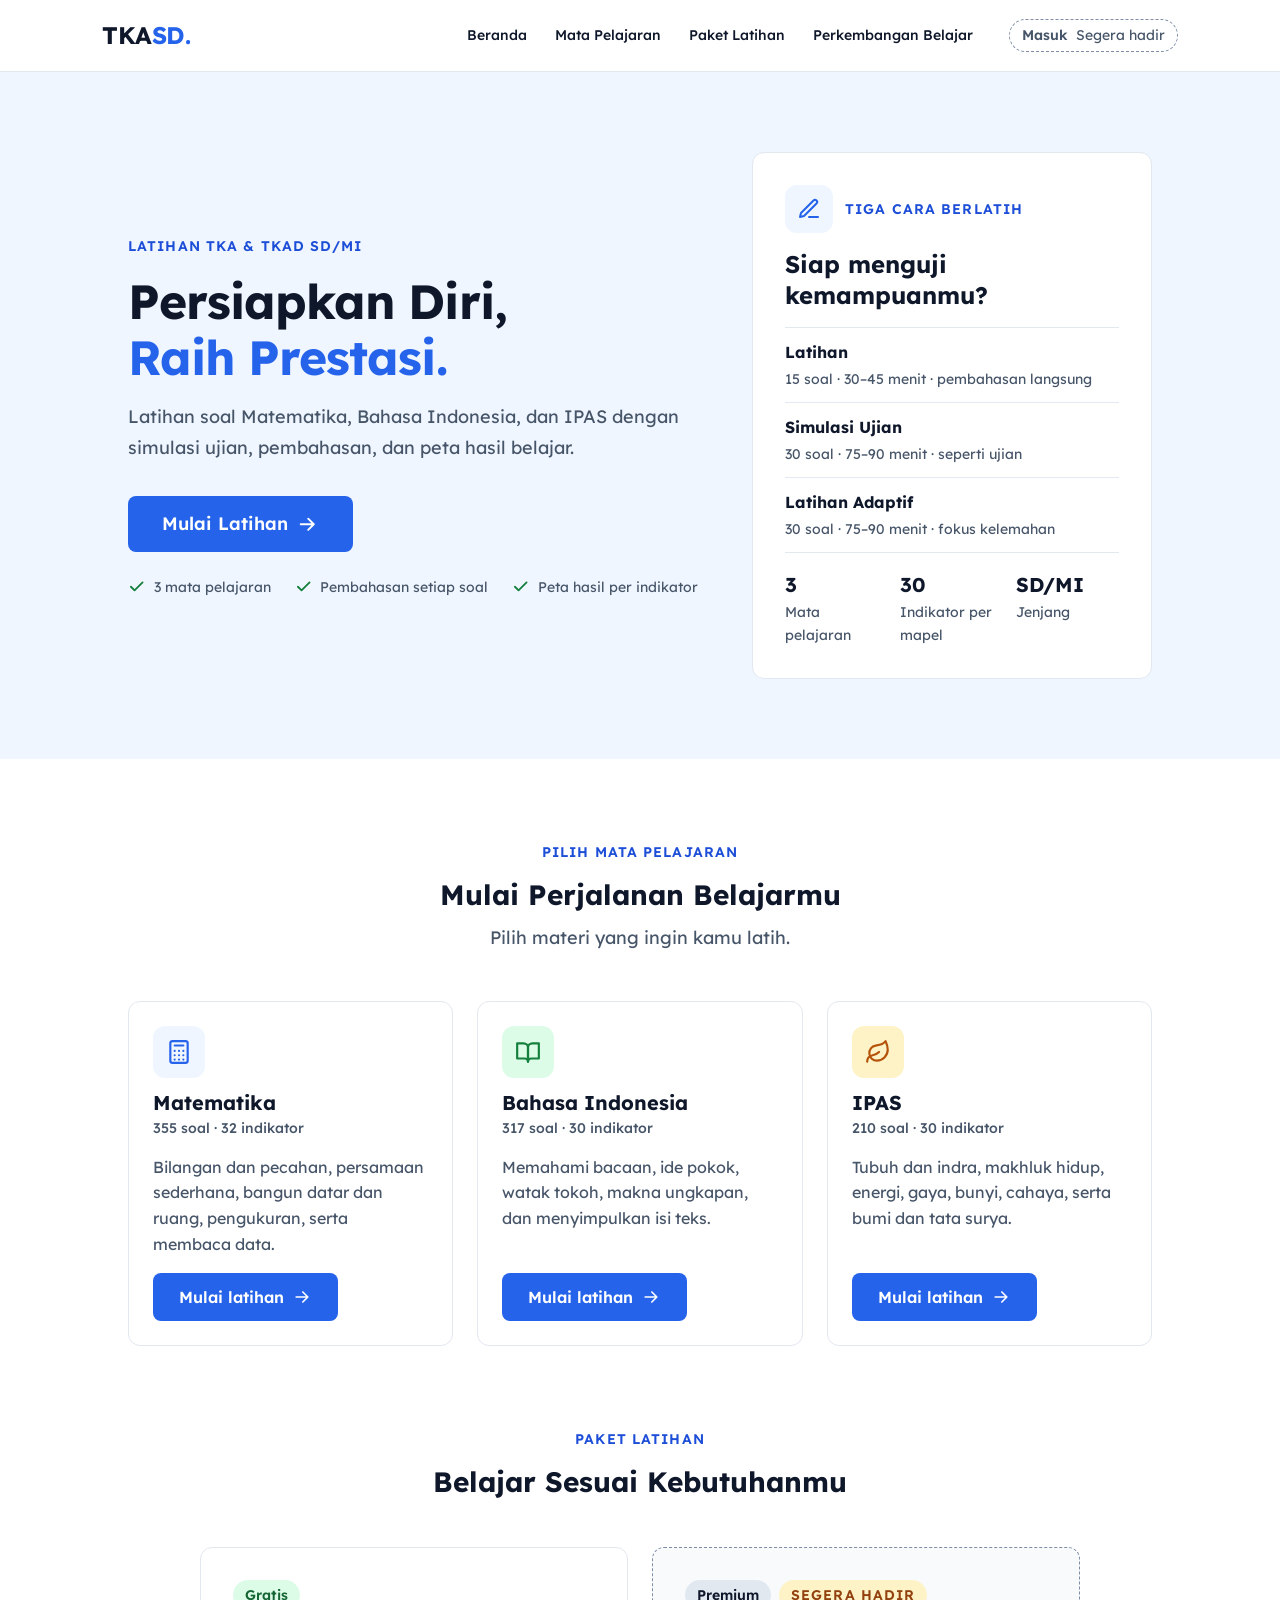
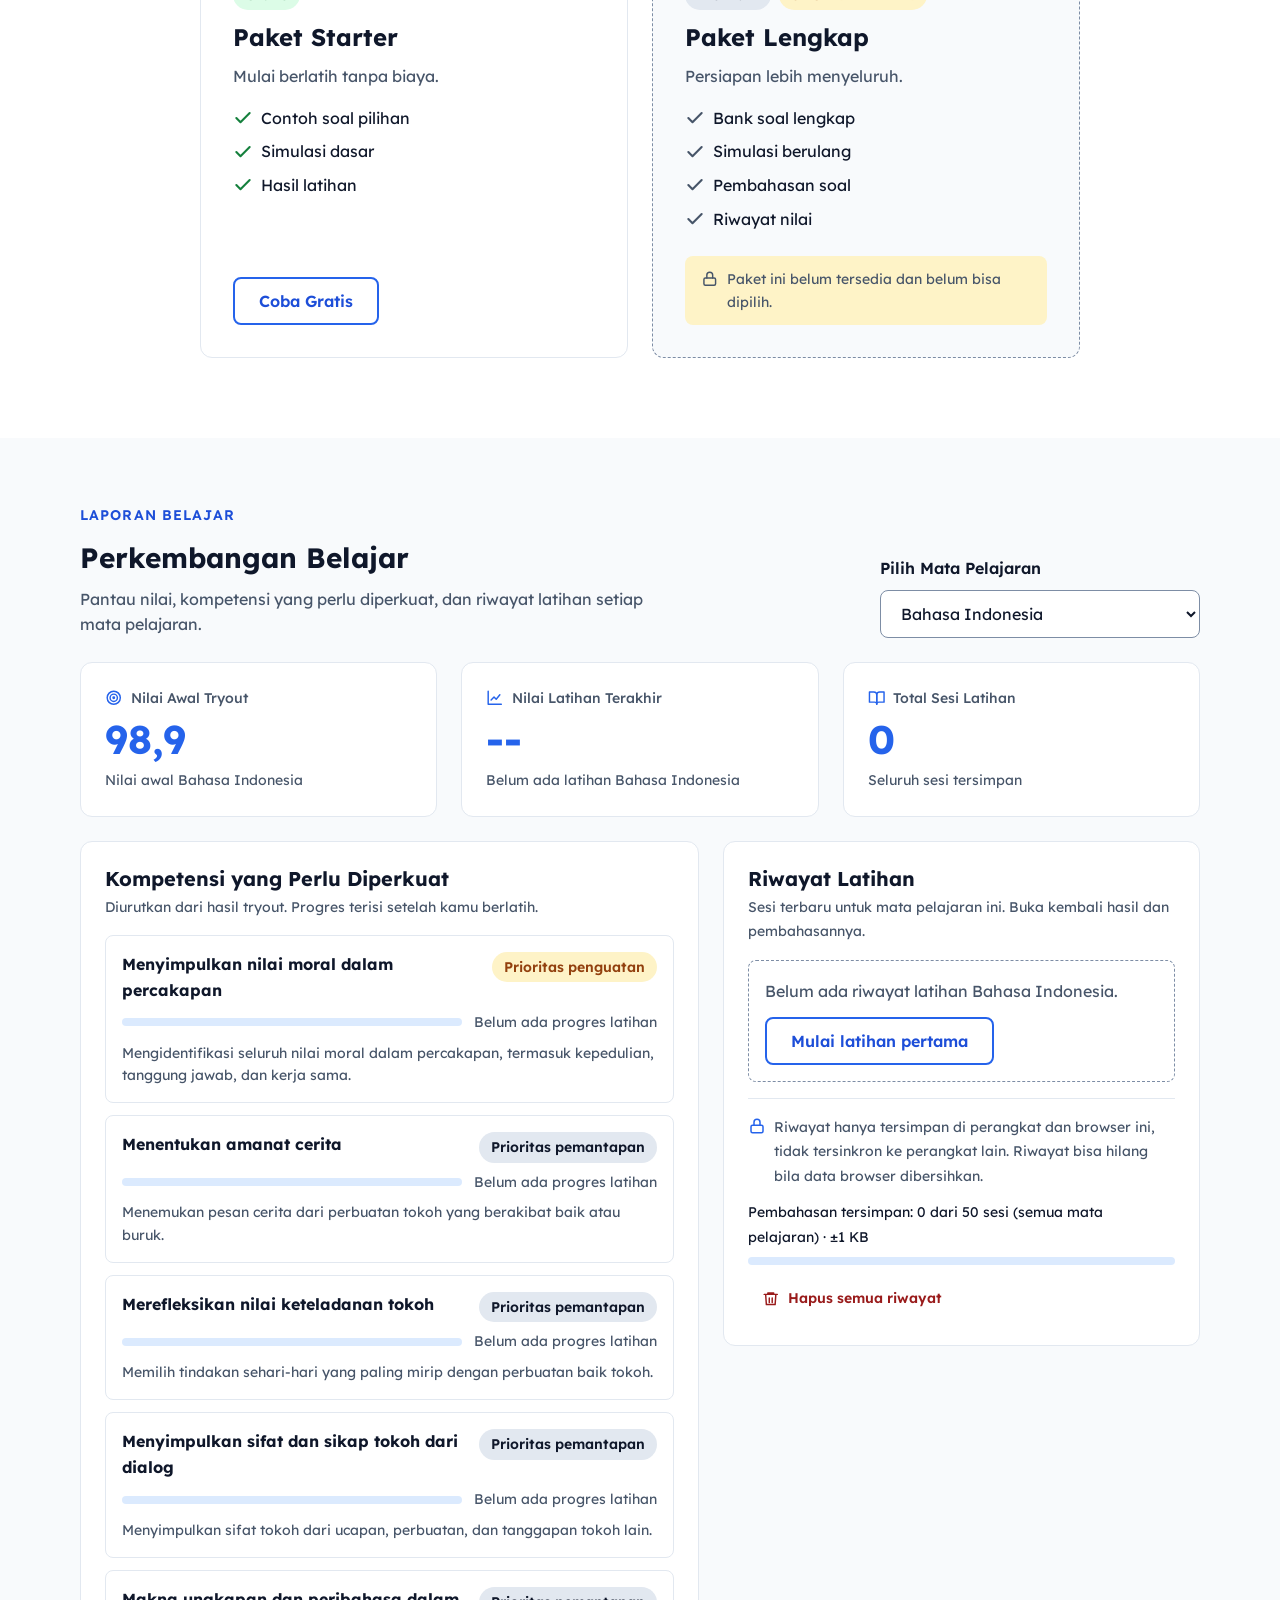
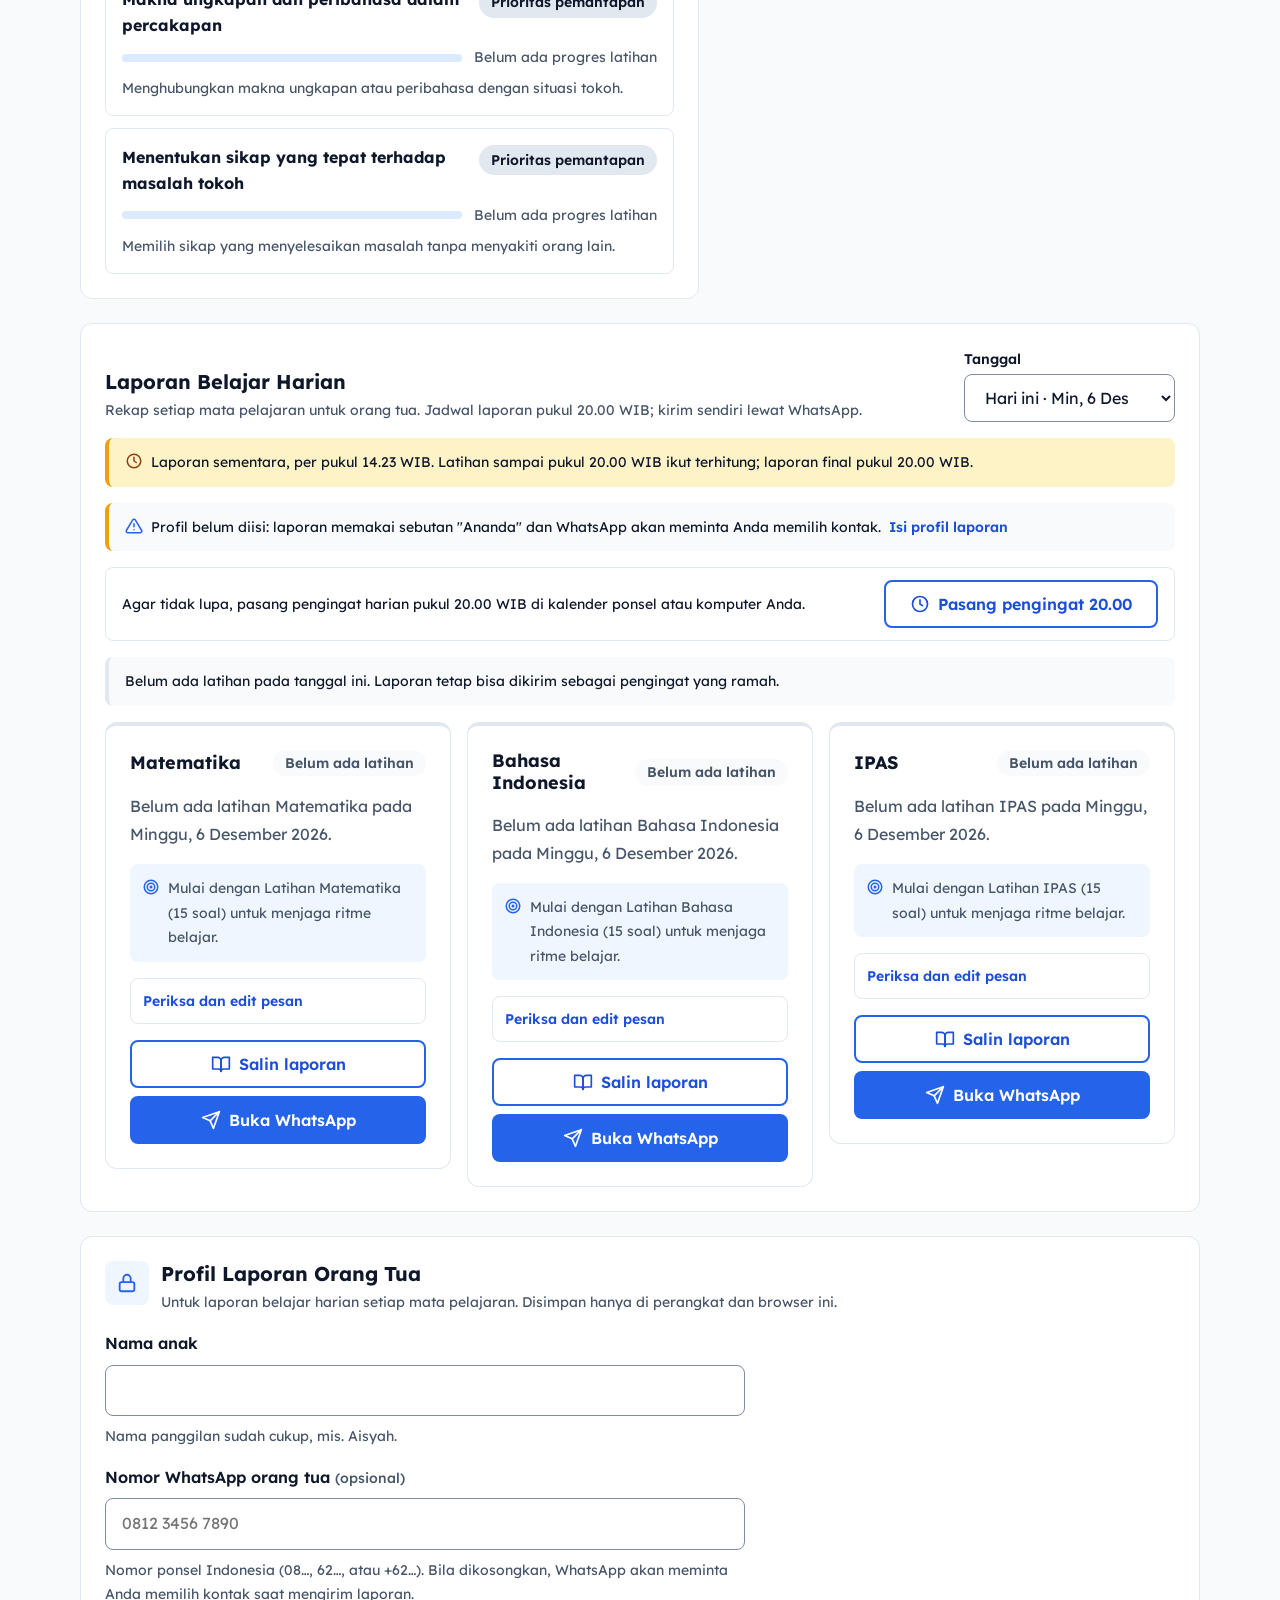
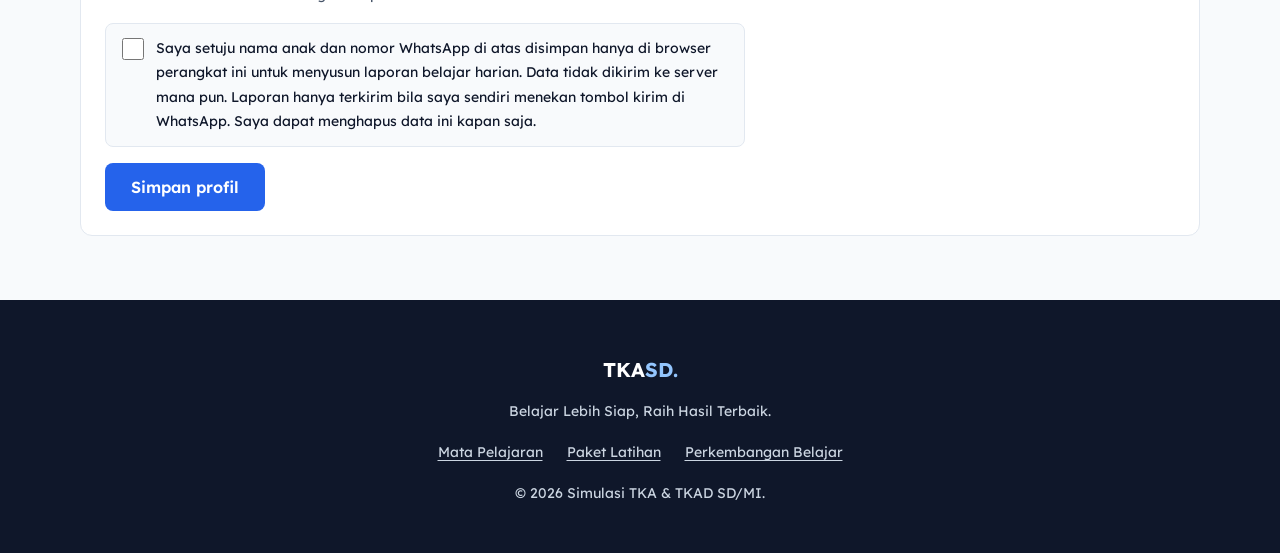
==== index.html @ 9246e04b "fix(bahasa): restore chronology in remaining ten KBIN fable passages" ====
<!DOCTYPE html>
<html lang="id">
<head>
    <meta charset="UTF-8">
    <meta name="viewport" content="width=device-width, initial-scale=1.0">
    <title>Simulasi TKA & TKAD SD/MI</title>
    <meta name="description" content="Platform latihan TKA dan TKAD SD/MI.">
    <link rel="preconnect" href="https://fonts.googleapis.com">
    <link rel="preconnect" href="https://fonts.gstatic.com" crossorigin>
    <!-- Lexend; display=swap agar teks langsung tampil dengan font cadangan saat koneksi lambat -->
    <link rel="stylesheet" href="https://fonts.googleapis.com/css2?family=Lexend:wght@400;500;600;700&display=swap">
    <link rel="stylesheet" href="css/style.css?v=2026.11.19-1">
</head>

<body>

<!-- Ikon SVG (gaya garis 2px), dipakai lewat <use href="#i-…"> -->
<svg class="icon-sprite" aria-hidden="true" focusable="false">
    <symbol id="i-check" viewBox="0 0 24 24" fill="none" stroke="currentColor" stroke-width="2.5" stroke-linecap="round" stroke-linejoin="round"><path d="M20 6 9 17l-5-5"/></symbol>
    <symbol id="i-arrow-right" viewBox="0 0 24 24" fill="none" stroke="currentColor" stroke-width="2" stroke-linecap="round" stroke-linejoin="round"><path d="M5 12h14M13 6l6 6-6 6"/></symbol>
    <symbol id="i-menu" viewBox="0 0 24 24" fill="none" stroke="currentColor" stroke-width="2" stroke-linecap="round"><path d="M4 7h16M4 12h16M4 17h16"/></symbol>
    <symbol id="i-close" viewBox="0 0 24 24" fill="none" stroke="currentColor" stroke-width="2" stroke-linecap="round"><path d="M6 6l12 12M18 6 6 18"/></symbol>
    <symbol id="i-pencil" viewBox="0 0 24 24" fill="none" stroke="currentColor" stroke-width="2" stroke-linecap="round" stroke-linejoin="round"><path d="M12 20h9"/><path d="M16.5 3.5a2.1 2.1 0 0 1 3 3L7 19l-4 1 1-4Z"/></symbol>
    <symbol id="i-clock" viewBox="0 0 24 24" fill="none" stroke="currentColor" stroke-width="2" stroke-linecap="round" stroke-linejoin="round"><circle cx="12" cy="12" r="9"/><path d="M12 7v5l3 2"/></symbol>
    <symbol id="i-book" viewBox="0 0 24 24" fill="none" stroke="currentColor" stroke-width="2" stroke-linecap="round" stroke-linejoin="round"><path d="M2 4h6a4 4 0 0 1 4 4v13a3 3 0 0 0-3-3H2z"/><path d="M22 4h-6a4 4 0 0 0-4 4v13a3 3 0 0 1 3-3h7z"/></symbol>
    <symbol id="i-target" viewBox="0 0 24 24" fill="none" stroke="currentColor" stroke-width="2" stroke-linecap="round" stroke-linejoin="round"><circle cx="12" cy="12" r="9"/><circle cx="12" cy="12" r="5"/><circle cx="12" cy="12" r="1"/></symbol>
    <symbol id="i-chart" viewBox="0 0 24 24" fill="none" stroke="currentColor" stroke-width="2" stroke-linecap="round" stroke-linejoin="round"><path d="M3 3v18h18"/><path d="M7 15l4-4 3 3 5-6"/></symbol>
    <symbol id="i-trend-up" viewBox="0 0 24 24" fill="none" stroke="currentColor" stroke-width="2" stroke-linecap="round" stroke-linejoin="round"><path d="m4 16 6-6 4 4 6-6"/><path d="M14 8h6v6"/></symbol>
    <symbol id="i-trend-down" viewBox="0 0 24 24" fill="none" stroke="currentColor" stroke-width="2" stroke-linecap="round" stroke-linejoin="round"><path d="m4 8 6 6 4-4 6 6"/><path d="M14 16h6v-6"/></symbol>
    <symbol id="i-lock" viewBox="0 0 24 24" fill="none" stroke="currentColor" stroke-width="2" stroke-linecap="round" stroke-linejoin="round"><rect x="4" y="11" width="16" height="10" rx="2"/><path d="M8 11V7a4 4 0 0 1 8 0v4"/></symbol>
    <symbol id="i-calc" viewBox="0 0 24 24" fill="none" stroke="currentColor" stroke-width="2" stroke-linecap="round" stroke-linejoin="round"><rect x="4" y="2" width="16" height="20" rx="2"/><path d="M8 6h8M8 11h.01M12 11h.01M16 11h.01M8 15h.01M12 15h.01M16 15h.01M8 19h.01M12 19h.01M16 19h.01"/></symbol>
    <symbol id="i-leaf" viewBox="0 0 24 24" fill="none" stroke="currentColor" stroke-width="2" stroke-linecap="round" stroke-linejoin="round"><path d="M11 20A7 7 0 0 1 9.8 6.1C15.5 5 17 4.5 19 2c1 2 2 4.2 2 8 0 5.5-4.8 10-10 10Z"/><path d="M2 21c0-3 1.9-5.4 5.1-6C9.5 14.5 12 13 13 12"/></symbol>
    <symbol id="i-flag" viewBox="0 0 24 24" fill="none" stroke="currentColor" stroke-width="2" stroke-linecap="round" stroke-linejoin="round"><path d="M4 15s1-1 4-1 5 2 8 2 4-1 4-1V3s-1 1-4 1-5-2-8-2-4 1-4 1z"/><path d="M4 22v-7"/></symbol>
    <symbol id="i-grid" viewBox="0 0 24 24" fill="none" stroke="currentColor" stroke-width="2" stroke-linecap="round" stroke-linejoin="round"><rect x="3" y="3" width="7" height="7" rx="1"/><rect x="14" y="3" width="7" height="7" rx="1"/><rect x="3" y="14" width="7" height="7" rx="1"/><rect x="14" y="14" width="7" height="7" rx="1"/></symbol>
    <symbol id="i-alert" viewBox="0 0 24 24" fill="none" stroke="currentColor" stroke-width="2" stroke-linecap="round" stroke-linejoin="round"><path d="M10.3 3.9 1.8 18a2 2 0 0 0 1.7 3h17a2 2 0 0 0 1.7-3L13.7 3.9a2 2 0 0 0-3.4 0z"/><path d="M12 9v4M12 17h.01"/></symbol>
    <symbol id="i-send" viewBox="0 0 24 24" fill="none" stroke="currentColor" stroke-width="2" stroke-linecap="round" stroke-linejoin="round"><path d="M22 2 11 13"/><path d="M22 2 15 22l-4-9-9-4z"/></symbol>
    <symbol id="i-x-circle" viewBox="0 0 24 24" fill="none" stroke="currentColor" stroke-width="2" stroke-linecap="round" stroke-linejoin="round"><circle cx="12" cy="12" r="9"/><path d="m15 9-6 6M9 9l6 6"/></symbol>
    <symbol id="i-check-circle" viewBox="0 0 24 24" fill="none" stroke="currentColor" stroke-width="2" stroke-linecap="round" stroke-linejoin="round"><circle cx="12" cy="12" r="9"/><path d="m8 12 3 3 5-6"/></symbol>
    <symbol id="i-minus-circle" viewBox="0 0 24 24" fill="none" stroke="currentColor" stroke-width="2" stroke-linecap="round" stroke-linejoin="round"><circle cx="12" cy="12" r="9"/><path d="M8 12h8"/></symbol>
    <symbol id="i-trash" viewBox="0 0 24 24" fill="none" stroke="currentColor" stroke-width="2" stroke-linecap="round" stroke-linejoin="round"><path d="M3 6h18M8 6V4h8v2M19 6l-1 14H6L5 6M10 11v6M14 11v6"/></symbol>
    <symbol id="i-arrow-left" viewBox="0 0 24 24" fill="none" stroke="currentColor" stroke-width="2" stroke-linecap="round" stroke-linejoin="round"><path d="M19 12H5M11 18l-6-6 6-6"/></symbol>
</svg>

<header class="navbar">
    <a href="#beranda" class="logo" aria-label="TKA SD, ke beranda">TKA<span>SD.</span></a>

    <nav class="nav-desktop" aria-label="Navigasi utama">
        <a href="#beranda">Beranda</a>
        <a href="#materi">Mata Pelajaran</a>
        <a href="#paket">Paket Latihan</a>
        <a href="#perkembangan">Perkembangan Belajar</a>
    </nav>

    <!-- Fitur akun belum tersedia: ditampilkan sebagai keterangan, bukan tombol -->
    <span class="nav-soon">Masuk <small>Segera hadir</small></span>

    <details class="nav-mobile">
        <summary class="nav-toggle" aria-label="Menu navigasi">
            <svg class="icon icon-open" aria-hidden="true"><use href="#i-menu"/></svg>
            <svg class="icon icon-close" aria-hidden="true"><use href="#i-close"/></svg>
            <span>Menu</span>
        </summary>
        <nav class="nav-mobile-panel" aria-label="Navigasi utama">
            <a href="#beranda">Beranda</a>
            <a href="#materi">Mata Pelajaran</a>
            <a href="#paket">Paket Latihan</a>
            <a href="#perkembangan">Perkembangan Belajar</a>
            <span class="nav-soon nav-soon--panel">Masuk <small>Segera hadir</small></span>
        </nav>
    </details>
</header>

<main>
    <section class="hero" id="beranda">
        <div class="hero-content">
            <span class="tag">Latihan TKA &amp; TKAD SD/MI</span>
            <h1>Persiapkan Diri, <span>Raih Prestasi.</span></h1>
            <p>Latihan soal Matematika, Bahasa Indonesia, dan IPAS dengan simulasi ujian, pembahasan, dan peta hasil belajar.</p>
            <!-- Ajakan utama: menuju pilihan mata pelajaran dan memindahkan fokus ke sana -->
            <a href="#pilih-mapel" class="btn btn--primary btn--lg hero-cta">
                Mulai Latihan
                <svg class="icon" aria-hidden="true"><use href="#i-arrow-right"/></svg>
            </a>
            <ul class="hero-info">
                <li><svg class="icon" aria-hidden="true"><use href="#i-check"/></svg>3 mata pelajaran</li>
                <li><svg class="icon" aria-hidden="true"><use href="#i-check"/></svg>Pembahasan setiap soal</li>
                <li><svg class="icon" aria-hidden="true"><use href="#i-check"/></svg>Peta hasil per indikator</li>
            </ul>
        </div>

        <aside class="hero-card" aria-labelledby="heroCardJudul">
            <div class="hero-card-head">
                <span class="card-icon"><svg class="icon" aria-hidden="true"><use href="#i-pencil"/></svg></span>
                <span class="tag">Tiga cara berlatih</span>
            </div>
            <h2 id="heroCardJudul">Siap menguji kemampuanmu?</h2>
            <ul class="mode-summary">
                <li><strong>Latihan</strong><span><span data-mode-meta="practice">15 soal · 45 menit</span> · pembahasan langsung</span></li>
                <li><strong>Simulasi Ujian</strong><span><span data-mode-meta="exam">30 soal · 90 menit</span> · seperti ujian</span></li>
                <li><strong>Latihan Adaptif</strong><span><span data-mode-meta="adaptive">30 soal · 90 menit</span> · fokus kelemahan</span></li>
            </ul>
            <div class="stat-row">
                <div><strong>3</strong><small>Mata pelajaran</small></div>
                <div><strong>30</strong><small>Indikator per mapel</small></div>
                <div><strong>SD/MI</strong><small>Jenjang</small></div>
            </div>
        </aside>
    </section>

    <section class="subjects" id="materi">
        <div class="section-heading">
            <span class="tag">PILIH MATA PELAJARAN</span>
            <h2 id="pilih-mapel" tabindex="-1">Mulai Perjalanan Belajarmu</h2>
            <p>Pilih materi yang ingin kamu latih.</p>
        </div>

        <!-- Jumlah soal & indikator dihitung ulang dari bank soal oleh antarmuka.js; angka di sini cadangan -->
        <div class="subject-grid">
            <article class="subject-card" aria-labelledby="mapelMatematika">
                <div class="subject-card-head">
                    <span class="subject-icon math"><svg class="icon" aria-hidden="true"><use href="#i-calc"/></svg></span>
                    <div>
                        <h3 id="mapelMatematika">Matematika</h3>
                        <p class="subject-meta"><span data-jumlah-soal="matematika">323</span> soal · <span data-jumlah-indikator="matematika">30</span> indikator</p>
                    </div>
                </div>
                <p class="subject-desc">Bilangan dan pecahan, persamaan sederhana, bangun datar dan ruang, pengukuran, serta membaca data.</p>
                <button class="subject-button" data-subject="matematika" aria-label="Mulai latihan Matematika">
                    Mulai latihan <svg class="icon" aria-hidden="true"><use href="#i-arrow-right"/></svg>
                </button>
            </article>

            <article class="subject-card" aria-labelledby="mapelBahasa">
                <div class="subject-card-head">
                    <span class="subject-icon language"><svg class="icon" aria-hidden="true"><use href="#i-book"/></svg></span>
                    <div>
                        <h3 id="mapelBahasa">Bahasa Indonesia</h3>
                        <p class="subject-meta"><span data-jumlah-soal="bahasa">293</span> soal · <span data-jumlah-indikator="bahasa">30</span> indikator</p>
                    </div>
                </div>
                <p class="subject-desc">Memahami bacaan, ide pokok, watak tokoh, makna ungkapan, dan menyimpulkan isi teks.</p>
                <button class="subject-button" data-subject="bahasa" aria-label="Mulai latihan Bahasa Indonesia">
                    Mulai latihan <svg class="icon" aria-hidden="true"><use href="#i-arrow-right"/></svg>
                </button>
            </article>

            <article class="subject-card" aria-labelledby="mapelIpas">
                <div class="subject-card-head">
                    <span class="subject-icon science"><svg class="icon" aria-hidden="true"><use href="#i-leaf"/></svg></span>
                    <div>
                        <h3 id="mapelIpas">IPAS</h3>
                        <p class="subject-meta"><span data-jumlah-soal="ipas">210</span> soal · <span data-jumlah-indikator="ipas">30</span> indikator</p>
                    </div>
                </div>
                <p class="subject-desc">Tubuh dan indra, makhluk hidup, energi, gaya, bunyi, cahaya, serta bumi dan tata surya.</p>
                <button class="subject-button" data-subject="ipas" aria-label="Mulai latihan IPAS">
                    Mulai latihan <svg class="icon" aria-hidden="true"><use href="#i-arrow-right"/></svg>
                </button>
            </article>
        </div>
    </section>

    <section class="packages" id="paket">
        <div class="section-heading">
            <span class="tag">PAKET LATIHAN</span>
            <h2>Belajar Sesuai Kebutuhanmu</h2>
        </div>
        <div class="package-grid">
            <article class="package-card" aria-labelledby="paketStarter">
                <div class="package-head">
                    <span class="badge badge--success">Gratis</span>
                </div>
                <h3 id="paketStarter">Paket Starter</h3>
                <p>Mulai berlatih tanpa biaya.</p>
                <ul class="check-list">
                    <li><svg class="icon" aria-hidden="true"><use href="#i-check"/></svg>Contoh soal pilihan</li>
                    <li><svg class="icon" aria-hidden="true"><use href="#i-check"/></svg>Simulasi dasar</li>
                    <li><svg class="icon" aria-hidden="true"><use href="#i-check"/></svg>Hasil latihan</li>
                </ul>
                <a href="#pilih-mapel" class="btn btn--secondary package-cta">Coba Gratis</a>
            </article>

            <!-- Belum tersedia: tidak ada tombol, hanya label status -->
            <article class="package-card package-card--soon" aria-labelledby="paketLengkap">
                <div class="package-head">
                    <span class="badge badge--neutral">Premium</span>
                    <span class="badge badge--warning badge--caps">Segera Hadir</span>
                </div>
                <h3 id="paketLengkap">Paket Lengkap</h3>
                <p>Persiapan lebih menyeluruh.</p>
                <ul class="check-list">
                    <li><svg class="icon" aria-hidden="true"><use href="#i-check"/></svg>Bank soal lengkap</li>
                    <li><svg class="icon" aria-hidden="true"><use href="#i-check"/></svg>Simulasi berulang</li>
                    <li><svg class="icon" aria-hidden="true"><use href="#i-check"/></svg>Pembahasan soal</li>
                    <li><svg class="icon" aria-hidden="true"><use href="#i-check"/></svg>Riwayat nilai</li>
                </ul>
                <p class="package-note">
                    <svg class="icon" aria-hidden="true"><use href="#i-lock"/></svg>
                    Paket ini belum tersedia dan belum bisa dipilih.
                </p>
            </article>
        </div>
    </section>
</main>

<!-- DIALOG KONFIRMASI (diisi js/antarmuka.js) -->
<div class="modal dialog" id="confirmDialog" hidden>
    <div class="modal-card dialog-card" role="alertdialog" aria-modal="true" aria-labelledby="confirmTitle" aria-describedby="confirmMessage">
        <span class="dialog-icon" aria-hidden="true"><svg class="icon"><use href="#i-send"/></svg></span>
        <h2 id="confirmTitle">Konfirmasi</h2>
        <p id="confirmMessage"></p>
        <div class="dialog-detail" id="confirmDetail"></div>
        <div class="dialog-actions">
            <button type="button" class="btn btn--secondary" id="confirmCancel">Batal</button>
            <button type="button" class="btn btn--primary" id="confirmOk">Ya</button>
        </div>
    </div>
</div>

<!-- MODAL PILIH MODE -->
<div class="modal" id="setupModal" hidden>
    <div class="modal-card" role="dialog" aria-modal="true" aria-labelledby="setupSubjectName" aria-describedby="setupDesc">
        <button class="close-button" id="closeSetup" aria-label="Tutup pilihan mode">
            <svg class="icon" aria-hidden="true"><use href="#i-close"/></svg>
        </button>
        <span class="tag">Mulai latihan</span>
        <h2 id="setupSubjectName">Pilih mata pelajaran</h2>
        <p id="setupDesc">Pilih cara belajar yang kamu inginkan.</p>

        <!-- Jumlah soal & durasi diisi dari JUMLAH_SOAL_MODE / DURASI_MODE di app.js -->
        <div class="mode-options">
            <button class="mode-option" id="practiceMode">
                <span class="mode-option-icon"><svg class="icon" aria-hidden="true"><use href="#i-pencil"/></svg></span>
                <span class="mode-option-body">
                    <strong>Latihan</strong>
                    <span class="mode-option-meta" data-mode-meta="practice">15 soal · 45 menit</span>
                    <span class="mode-option-desc">Pembahasan langsung muncul setelah menjawab. Cocok untuk belajar.</span>
                </span>
                <svg class="icon mode-option-arrow" aria-hidden="true"><use href="#i-arrow-right"/></svg>
            </button>
            <button class="mode-option" id="examMode">
                <span class="mode-option-icon"><svg class="icon" aria-hidden="true"><use href="#i-clock"/></svg></span>
                <span class="mode-option-body">
                    <strong>Simulasi Ujian</strong>
                    <span class="mode-option-meta" data-mode-meta="exam">30 soal · 90 menit</span>
                    <span class="mode-option-desc">Pembahasan muncul setelah selesai, seperti ujian sungguhan.</span>
                </span>
                <svg class="icon mode-option-arrow" aria-hidden="true"><use href="#i-arrow-right"/></svg>
            </button>
            <button class="mode-option" id="adaptiveMode">
                <span class="mode-option-icon"><svg class="icon" aria-hidden="true"><use href="#i-target"/></svg></span>
                <span class="mode-option-body">
                    <strong>Latihan Adaptif</strong>
                    <span class="mode-option-meta" data-mode-meta="adaptive">30 soal · 90 menit</span>
                    <span class="mode-option-desc">Soal difokuskan pada kompetensi yang masih perlu diperkuat.</span>
                </span>
                <svg class="icon mode-option-arrow" aria-hidden="true"><use href="#i-arrow-right"/></svg>
            </button>
        </div>

        <button type="button" class="btn btn--ghost modal-back" id="cancelSetup">
            <svg class="icon" aria-hidden="true"><use href="#i-arrow-left"/></svg>
            Kembali pilih mata pelajaran
        </button>
    </div>
</div>
<!-- HALAMAN SOAL -->
<section class="quiz-shell" id="quizShell" hidden>
    <!-- Bilah atas sesi: judul, mode, timer, tombol keluar -->
    <header class="quiz-top">
        <div class="quiz-top-title">
            <span class="tag">Simulasi TKA &amp; TKAD</span>
            <h2 id="quizSubjectTitle">Mata Pelajaran</h2>
            <p id="quizModeLabel"></p>
        </div>
        <div class="quiz-top-tools">
            <div class="timer-box" data-timer-status="normal">
                <svg class="icon" aria-hidden="true"><use href="#i-clock"/></svg>
                <span class="timer-label">Sisa waktu</span>
                <div id="timer" class="timer-chip" role="timer" aria-label="Sisa waktu" hidden>10:00</div>
            </div>
            <p class="sr-only" id="timerAnnounce" aria-live="polite"></p>
            <button class="btn btn--ghost quiz-exit" id="backHome" type="button" aria-label="Keluar dari sesi">
                <svg class="icon" aria-hidden="true"><use href="#i-close"/></svg>
                <span>Keluar</span>
            </button>
        </div>
    </header>

    <div class="quiz-layout">
        <!-- Kartu soal -->
        <article class="quiz-card" aria-labelledby="questionText">
            <div class="quiz-meta">
                <span id="questionCounter"></span>
                <span class="quiz-badges">
                    <span id="difficultyBadge" class="difficulty-badge"></span>
                    <span id="typeBadge" class="type-badge"></span>
                </span>
            </div>

            <div id="stimulusBox" class="stimulus-box" hidden></div>
            <h3 id="questionText" tabindex="-1"></h3>
            <p id="answerInstruction"></p>
            <div id="answerOptions"></div>
            <div id="explanationBox" class="explanation-box" tabindex="-1" hidden></div>

            <!-- Tombol pindah soal; di ponsel menjadi bilah bawah yang menempel -->
            <div class="quiz-actions">
                <button class="btn btn--secondary quiz-prev" id="prevButton" type="button" aria-label="Soal sebelumnya">
                    <svg class="icon" aria-hidden="true"><use href="#i-arrow-left"/></svg>
                    <span class="label-long">Sebelumnya</span>
                </button>
                <button class="btn btn--secondary quiz-flag" id="flagButton" type="button" aria-label="Tandai ragu-ragu">
                    <svg class="icon" aria-hidden="true"><use href="#i-flag"/></svg>
                    <span class="label-long">Tandai ragu-ragu</span>
                    <span class="label-short" aria-hidden="true">Ragu</span>
                </button>
                <button class="btn btn--secondary quiz-panel-toggle" id="navPanelToggle" type="button" aria-controls="quizSide" aria-expanded="false">
                    <svg class="icon" aria-hidden="true"><use href="#i-grid"/></svg>
                    <span class="label-long">Nomor</span>
                    <span class="quiz-progress-short" data-progres-ringkas>0/0</span>
                </button>
                <button class="btn btn--primary quiz-next" id="nextButton" type="button">Berikutnya →</button>
            </div>
        </article>

        <!-- Panel nomor soal: kolom samping di desktop, panel buka-tutup di ponsel -->
        <aside class="quiz-side" id="quizSide" aria-label="Navigasi nomor soal">
            <div class="quiz-side-head">
                <h3>Nomor soal</h3>
                <button class="close-button quiz-side-close" id="navPanelClose" type="button" aria-label="Tutup panel nomor soal">
                    <svg class="icon" aria-hidden="true"><use href="#i-close"/></svg>
                </button>
            </div>
            <div class="quiz-progress">
                <p><strong data-progres-terjawab>0</strong> dari <span data-progres-total>0</span> soal terjawab</p>
                <span class="progress-bar" aria-hidden="true"><i data-progres-bar style="width:0%"></i></span>
            </div>
            <div id="questionNav" role="navigation" aria-label="Nomor soal"></div>
            <ul class="nav-legend" aria-label="Keterangan status soal">
                <li><i class="legend-current" aria-hidden="true"></i>Sedang dikerjakan</li>
                <li><i class="legend-answered" aria-hidden="true"></i>Sudah dijawab <b data-hitung="terjawab">0</b></li>
                <li><i class="legend-flagged" aria-hidden="true"></i>Ragu-ragu <b data-hitung="ragu">0</b></li>
                <li><i aria-hidden="true"></i>Belum dijawab <b data-hitung="kosong">0</b></li>
            </ul>
            <button class="btn btn--secondary quiz-finish" id="finishButton" type="button">Akhiri latihan</button>
        </aside>
    </div>
    <div class="quiz-side-backdrop" id="navPanelBackdrop" hidden></div>
</section>

<!-- HALAMAN HASIL -->
<section class="result-shell" id="resultShell" hidden>
    <!-- Bilah atas hasil: judul, mapel/mode, tombol beranda -->
    <header class="result-top">
        <div class="result-top-title">
            <span class="tag" id="resultTag">Hasil latihan</span>
            <h2 id="resultTitle" tabindex="-1">Latihan selesai!</h2>
            <p id="resultMeta"></p>
        </div>
        <div class="result-top-tools">
        <button class="btn btn--ghost result-delete" id="resultDelete" type="button" aria-label="Hapus riwayat ini" hidden>
            <svg class="icon" aria-hidden="true"><use href="#i-trash"/></svg>
            <span>Hapus riwayat</span>
        </button>
        <button class="btn btn--ghost result-home" id="homeButton" type="button" aria-label="Kembali ke beranda">
            <svg class="icon" aria-hidden="true"><use href="#i-close"/></svg>
            <span>Beranda</span>
        </button>
        </div>
    </header>
    <p class="result-save-note" id="resultSaveNote" role="status" hidden></p>

    <!-- Pindah tampilan: ringkasan / pembahasan (diatur js/hasil.js) -->
    <div class="result-tabs" role="tablist" aria-label="Tampilan hasil">
        <button class="result-tab" id="tabRingkasan" type="button" role="tab" aria-selected="true" aria-controls="panelRingkasan">
            <svg class="icon" aria-hidden="true"><use href="#i-chart"/></svg><span>Ringkasan<span class="tab-extra"> hasil</span></span>
        </button>
        <button class="result-tab" id="tabPembahasan" type="button" role="tab" aria-selected="false" aria-controls="panelPembahasan" tabindex="-1">
            <svg class="icon" aria-hidden="true"><use href="#i-book"/></svg><span>Pembahasan<span class="tab-extra"> soal</span></span>
        </button>
    </div>

    <!-- BAGIAN A: RINGKASAN -->
    <div class="result-panel" id="panelRingkasan" role="tabpanel" aria-labelledby="tabRingkasan">
        <div class="score-card">
            <div class="score-main">
                <p class="score-label">Nilai akhir</p>
                <div id="scoreValue">0</div>
                <p class="score-scale">dari 100</p>
            </div>
            <div class="score-side">
                <p id="resultSummary"></p>
                <div class="score-progress" id="scoreProgress"></div>
            </div>
        </div>

                <!-- Kartu motivasi -->
        <section
            id="resultMotivation"
            class="result-motivation"
            aria-live="polite"
            aria-label="Pesan motivasi"
            hidden
        ></section>

        <div id="resultStats"></div>
        <div class="result-mastery" id="resultMastery"></div>
        <div class="result-reco" id="resultReco"></div>
        <section id="petaHasil" class="peta-hasil" aria-labelledby="petaJudul" hidden></section>

        <div class="result-actions">
            <button class="btn btn--secondary" id="retryButton" type="button">
                <svg class="icon" aria-hidden="true"><use href="#i-pencil"/></svg>
                Ulangi dengan soal baru
            </button>
            <button class="btn btn--primary" id="openReview" type="button">
                <svg class="icon" aria-hidden="true"><use href="#i-book"/></svg>
                Lihat pembahasan soal
            </button>
        </div>
    </div>

    <!-- BAGIAN B & C: PEMBAHASAN SOAL (satu soal per tampilan, dengan filter) -->
    <div class="result-panel" id="panelPembahasan" role="tabpanel" aria-labelledby="tabPembahasan" hidden>
        <div class="review-filters" id="reviewFilters" role="group" aria-label="Saring soal"></div>
        <div class="review-layout">
            <div class="review-main">
                <article class="review-card" id="resultReview" aria-live="polite"></article>
                <div class="review-nav">
                    <button class="btn btn--secondary" id="reviewPrev" type="button" aria-label="Soal sebelumnya">
                        <svg class="icon" aria-hidden="true"><use href="#i-arrow-left"/></svg>
                        <span class="label-long">Sebelumnya</span>
                    </button>
                    <button class="btn btn--ghost" id="reviewBack" type="button" aria-label="Kembali ke ringkasan hasil">
                        <svg class="icon" aria-hidden="true"><use href="#i-chart"/></svg>
                        <span>Ringkasan</span>
                    </button>
                    <button class="btn btn--primary" id="reviewNext" type="button" aria-label="Soal berikutnya">
                        <span class="label-long">Berikutnya</span>
                        <svg class="icon" aria-hidden="true"><use href="#i-arrow-right"/></svg>
                    </button>
                </div>
            </div>
            <aside class="review-side" aria-labelledby="reviewNumbersTitle">
                <h3 id="reviewNumbersTitle">Nomor soal</h3>
                <div class="review-numbers" id="reviewNumbers"></div>
                <ul class="nav-legend review-legend" aria-label="Keterangan warna">
                    <li><i class="legend-benar" aria-hidden="true"></i>Benar</li>
                    <li><i class="legend-salah" aria-hidden="true"></i>Salah</li>
                    <li><i aria-hidden="true"></i>Belum dijawab</li>
                    <li><i class="legend-flagged" aria-hidden="true"></i>Ragu-ragu</li>
                </ul>
            </aside>
        </div>
    </div>
</section>

<!-- DASHBOARD PERKEMBANGAN BELAJAR -->
<section id="perkembangan" class="dashboard-section">

    <div class="dashboard-inner">
        <div class="dashboard-top">
            <div class="dashboard-header">
                <span class="section-tag">LAPORAN BELAJAR</span>
                <h2>Perkembangan Belajar</h2>
                <p>Pantau nilai, kompetensi yang perlu diperkuat, dan riwayat latihan setiap mata pelajaran.</p>
            </div>

            <div class="dashboard-filter">
                <label for="pilihMapelDashboard">Pilih Mata Pelajaran</label>
                <select id="pilihMapelDashboard">
                    <option value="matematika">Matematika</option>
                    <option value="bahasa" selected>Bahasa Indonesia</option>
                    <option value="ipas">IPAS</option>
                </select>
            </div>
        </div>

        <div class="dashboard-grid">
            <div class="dashboard-card">
                <span class="dashboard-card-label"><svg class="icon" aria-hidden="true"><use href="#i-target"/></svg>Nilai Awal Tryout</span>
                <strong id="nilaiAwal">--</strong>
                <small id="infoNilaiAwal">Berdasarkan hasil tryout</small>
            </div>

            <div class="dashboard-card">
                <span class="dashboard-card-label"><svg class="icon" aria-hidden="true"><use href="#i-chart"/></svg>Nilai Latihan Terakhir</span>
                <strong id="nilaiTerakhir">--</strong>
                <small id="infoNilaiTerakhir">Hasil sesi latihan terbaru</small>
                <span id="selisihNilai" class="trend" hidden></span>
            </div>

            <div class="dashboard-card">
                <span class="dashboard-card-label"><svg class="icon" aria-hidden="true"><use href="#i-book"/></svg>Total Sesi Latihan</span>
                <strong id="totalSesi">0</strong>
                <small>Seluruh sesi tersimpan</small>
            </div>
        </div>

        <div class="dashboard-columns">
            <div class="dashboard-panel">
                <h3>Kompetensi yang Perlu Diperkuat</h3>
                <p class="dashboard-panel-intro">Diurutkan dari hasil tryout. Progres terisi setelah kamu berlatih.</p>
                <div id="daftarPrioritas">
                    <p>Data kompetensi akan ditampilkan di sini.</p>
                </div>
            </div>

            <div class="dashboard-panel">
                <h3>Riwayat Latihan</h3>
                <p class="dashboard-panel-intro">Sesi terbaru untuk mata pelajaran ini. Buka kembali hasil dan pembahasannya.</p>
                <div id="riwayatDashboard">
                    <p>Belum ada riwayat latihan.</p>
                </div>
                <!-- Info penyimpanan & hapus semua (diisi js/dashboard.js) -->
                <div class="riwayat-info" id="riwayatInfo"></div>
            </div>
        </div>

        <!-- LAPORAN BELAJAR HARIAN (js/laporan-dashboard.js). Kirim manual lewat WhatsApp. -->
        <section class="dashboard-panel laporan-harian" id="laporanHarian" aria-labelledby="judulLaporanHarian">
            <div class="laporan-head">
                <div>
                    <h3 id="judulLaporanHarian">Laporan Belajar Harian</h3>
                    <p class="dashboard-panel-intro">Rekap setiap mata pelajaran untuk orang tua. Jadwal laporan pukul 20.00 WIB; kirim sendiri lewat WhatsApp.</p>
                </div>
                <div class="laporan-tanggal">
                    <label for="laporanTanggal">Tanggal</label>
                    <select id="laporanTanggal"></select>
                </div>
            </div>
            <p class="laporan-status" id="laporanStatus" aria-live="polite"></p>
            <p class="laporan-profil-info" id="laporanProfilInfo"></p>
            <!-- Pengingat harian 20.00 WIB lewat berkas kalender (.ics); tanpa notifikasi dari server -->
            <div class="laporan-pengingat">
                <p>Agar tidak lupa, pasang pengingat harian pukul 20.00 WIB di kalender ponsel atau komputer Anda.</p>
                <button type="button" class="btn btn--secondary" id="laporanPengingat">
                    <svg class="icon" aria-hidden="true"><use href="#i-clock"/></svg> Pasang pengingat 20.00
                </button>
                <p class="laporan-pengingat-info" id="laporanPengingatInfo" role="status"></p>
            </div>
            <p class="laporan-tanpa-aktivitas" id="laporanTanpaAktivitas" hidden>Belum ada latihan pada tanggal ini. Laporan tetap bisa dikirim sebagai pengingat yang ramah.</p>
            <div class="laporan-kartu-grid" id="laporanKartu"></div>
        </section>

        <!-- PROFIL LAPORAN ORANG TUA (js/profil-laporan.js). Data hanya di perangkat ini. -->
        <section class="dashboard-panel profil-laporan" id="profilLaporan" aria-labelledby="judulProfilLaporan">
            <div class="profil-head">
                <span class="profil-icon" aria-hidden="true"><svg class="icon"><use href="#i-lock"/></svg></span>
                <div>
                    <h3 id="judulProfilLaporan">Profil Laporan Orang Tua</h3>
                    <p class="dashboard-panel-intro">Untuk laporan belajar harian setiap mata pelajaran. Disimpan hanya di perangkat dan browser ini.</p>
                </div>
            </div>

            <p class="profil-status" id="statusProfilLaporan" role="status" hidden></p>

            <!-- Ringkasan profil tersimpan -->
            <div class="profil-ringkas" id="ringkasProfilLaporan" hidden>
                <dl>
                    <div><dt>Nama anak</dt><dd id="ringkasNamaAnak"></dd></div>
                    <div><dt>WhatsApp orang tua</dt><dd id="ringkasNomorWa"></dd></div>
                    <div><dt>Persetujuan</dt><dd id="ringkasPersetujuan"></dd></div>
                </dl>
                <div class="profil-aksi">
                    <button type="button" class="btn btn--secondary" id="ubahProfil">
                        <svg class="icon" aria-hidden="true"><use href="#i-pencil"/></svg> Ubah profil
                    </button>
                    <button type="button" class="btn btn--ghost profil-hapus" id="hapusProfil">
                        <svg class="icon" aria-hidden="true"><use href="#i-trash"/></svg> Hapus data profil
                    </button>
                </div>
            </div>

            <!-- Formulir profil -->
            <form class="profil-form" id="formProfilLaporan" novalidate hidden>
                <div class="profil-field">
                    <label for="profilNamaAnak">Nama anak</label>
                    <input type="text" id="profilNamaAnak" name="namaAnak" maxlength="40" autocomplete="off" spellcheck="false"
                        aria-describedby="bantuNamaAnak galatNamaAnak" required>
                    <p class="profil-bantu" id="bantuNamaAnak">Nama panggilan sudah cukup, mis. Aisyah.</p>
                    <p class="profil-galat" id="galatNamaAnak" hidden></p>
                </div>
                <div class="profil-field">
                    <label for="profilNomorWa">Nomor WhatsApp orang tua <span class="profil-opsional">(opsional)</span></label>
                    <input type="tel" id="profilNomorWa" name="nomorWa" inputmode="tel" maxlength="20" autocomplete="tel"
                        placeholder="0812 3456 7890" aria-describedby="bantuNomorWa galatNomorWa">
                    <p class="profil-bantu" id="bantuNomorWa">Nomor ponsel Indonesia (08…, 62…, atau +62…). Bila dikosongkan, WhatsApp akan meminta Anda memilih kontak saat mengirim laporan.</p>
                    <p class="profil-galat" id="galatNomorWa" hidden></p>
                </div>
                <div class="profil-field profil-persetujuan">
                    <label class="profil-cek">
                        <input type="checkbox" id="profilSetuju" name="setuju" aria-describedby="galatSetuju">
                        <span id="teksPersetujuan"></span>
                    </label>
                    <p class="profil-galat" id="galatSetuju" hidden></p>
                </div>
                <div class="profil-aksi">
                    <button type="submit" class="btn btn--primary" id="simpanProfil">Simpan profil</button>
                    <button type="button" class="btn btn--ghost" id="batalProfil" hidden>Batal</button>
                </div>
            </form>
        </section>
    </div>
</section>
<!-- AKHIR DASHBOARD -->
<footer>
    <div class="footer-inner">
        <a href="#beranda" class="footer-logo" aria-label="TKA SD, ke beranda">TKA<span>SD.</span></a>
        <p>Belajar Lebih Siap, Raih Hasil Terbaik.</p>
        <nav class="footer-nav" aria-label="Tautan bawah">
            <a href="#materi">Mata Pelajaran</a>
            <a href="#paket">Paket Latihan</a>
            <a href="#perkembangan">Perkembangan Belajar</a>
        </nav>
        <small>© 2026 Simulasi TKA &amp; TKAD SD/MI.</small>
    </div>
</footer>

<script src="js/aset-manifest.js?v=2026.11.16-5"></script>
<script src="js/aset.js?v=2026.11.09-19"></script>
<script src="js/profilsiswa.js?v=2026.11.09-19"></script>
<script src="js/kisi-kisi.js?v=2026.11.15-7"></script>
<script src="js/soal-adaptif-matematika.js?v=2026.11.09-19"></script>
<script src="js/soal-adaptif-bahasa.js?v=2026.11.15-4"></script>
<script src="js/soal-adaptif-ipas.js?v=2026.11.09-19"></script>
<script src="js/soal-penguatan-matematika.js?v=2026.11.19-1"></script>
<script src="js/soal-penguatan-bahasa.js?v=2026.11.15-4"></script>
<script src="js/soal-penguatan-ipas.js?v=2026.11.09-19"></script>
<script src="js/soal-kisi-matematika.js?v=2026.11.15-8"></script>
<script src="js/soal-kisi-bahasa.js?v=2026.11.15-4"></script>
<script src="js/soal-kisi-ipas.js?v=2026.11.09-19"></script>
<script src="js/soal-tambahan-tka.js?v=2026.11.15-7"></script>
<script src="js/soal-indikator-tambahan.js?v=2026.11.09-19"></script>
<script src="js/bacaan-bahasa-1.js?v=2026.11.15-1"></script>
<script src="js/bacaan-bahasa-2.js?v=2026.11.15-4"></script>
<script src="js/bacaan-bahasa-3.js?v=2026.11.15-4"></script>
<script src="js/bacaan-bahasa-4.js?v=2026.11.19-3"></script>
<script src="js/bacaan-bahasa-5.js?v=2026.11.15-4"></script>
<script src="js/app.js?v=2026.11.19-3"></script>
<script src="js/bacaan-bahasa.js?v=2026.11.09-19"></script>
<script src="js/dashboard.js?v=2026.11.09-19"></script>
<script src="js/riwayat.js?v=2026.11.19-1"></script>
<script src="js/motivasi.js?v=2026.11.09-20"></script>
<script src="js/hasil.js?v=2026.11.19-1"></script>
<script src="js/laporan.js?v=2026.11.09-24"></script>
<script src="js/profil-laporan.js?v=2026.11.09-23"></script>
<script src="js/laporan-dashboard.js?v=2026.11.09-26"></script>
<script src="js/antarmuka.js?v=2026.11.15-1"></script>
</body>
</html>
---- css/style.css ----
/* =====================================================================
   SIMULASI TKA & TKAD SD/MI — STYLESHEET
   Design system: Minimalism & Swiss (UI/UX Pro Max), biru + amber.
   Urutan: 1 Token · 2 Dasar · 3 Komponen · 4 Layar · 5 Responsif
   Semua warna, ukuran teks, jarak, dan sudut memakai token di :root.
   ===================================================================== */

/* =====================================================================
   1. TOKEN
   ===================================================================== */
:root {
  /* Warna merek */
  --color-primary: #2563eb;          /* teks putih di atasnya 5,2:1 */
  --color-primary-strong: #1d4ed8;   /* hover, tautan 6,7:1 */
  --color-primary-soft: #dbeafe;     /* latar terpilih */
  --color-primary-tint: #eff6ff;     /* latar bagian */
  --color-accent: #f59e0b;           /* amber: hanya isian/garis, bukan teks */
  --color-accent-ink: #b45309;       /* teks amber 5,0:1 */
  --color-accent-soft: #fef3c7;
  --color-accent-on-soft: #92400e;   /* teks di atas amber muda 6,4:1 */

  /* Netral */
  --color-ink: #0f172a;              /* teks utama 17,9:1 */
  --color-ink-2: #475569;            /* teks bantu 7,6:1 */
  --color-surface: #ffffff;
  --color-surface-muted: #f8fafc;
  --color-line: #e2e8f0;             /* garis pemisah dekoratif */
  --color-control: #7d8da5;          /* tepi kontrol (opsi, input) 3,4:1 */
  --color-footer: #0f172a;
  --color-on-dark: #ffffff;
  --color-on-dark-2: #cbd5e1;
  --color-primary-on-dark: #93c5fd;  /* biru di atas latar gelap 10,1:1 */

  /* Status (selalu disertai ikon/teks) */
  --color-success: #15803d;
  --color-success-ink: #166534;
  --color-success-soft: #dcfce7;
  --color-danger: #dc2626;
  --color-danger-ink: #991b1b;
  --color-danger-soft: #fee2e2;

  /* Tipografi: Lexend dengan cadangan font sistem bila koneksi lambat */
  --font-sans: "Lexend", "Segoe UI", system-ui, -apple-system, "Helvetica Neue", Roboto, Arial, sans-serif;
  --text-sm: 14px;     /* label, keterangan (minimum) */
  --text-md: 16px;     /* teks antarmuka */
  --text-lg: 18px;     /* isi bacaan & pilihan jawaban */
  --text-xl: 20px;     /* teks soal, judul kartu */
  --text-2xl: 24px;
  --text-3xl: 28px;    /* judul bagian */
  --text-4xl: 40px;    /* angka besar */
  --text-score: 56px;  /* nilai akhir di halaman hasil */
  --text-display: clamp(32px, 4vw, 48px);
  --leading-tight: 1.25;
  --leading-normal: 1.6;
  --leading-relaxed: 1.75;
  --weight-regular: 400;
  --weight-medium: 500;
  --weight-semibold: 600;
  --weight-bold: 700;
  --tracking-label: 0.08em;

  /* Jarak (kelipatan 4/8) */
  --space-1: 4px;
  --space-2: 8px;
  --space-3: 12px;
  --space-4: 16px;
  --space-5: 24px;
  --space-6: 32px;
  --space-7: 48px;
  --space-8: 64px;
  --space-9: 80px;
  --gutter: 8%;

  /* Sudut, garis, kedalaman */
  --radius-sm: 8px;    /* tombol, opsi, input */
  --radius-md: 12px;   /* kartu, panel */
  --radius-pill: 999px;
  --border: 1px solid var(--color-line);
  --border-control: 1.5px solid var(--color-control);
  --shadow-modal: 0 24px 64px rgba(15, 23, 42, 0.18);

  /* Ukuran sentuh & lapisan */
  --tap-min: 44px;
  --tap-comfort: 48px;
  --tap-large: 56px;
  --z-menu: 50;
  --z-modal: 1000;
  --content-max: 1120px;

  /* Gerak */
  --duration-fast: 150ms;
  --duration-base: 200ms;
  --ease-out: cubic-bezier(0.2, 0, 0, 1);
}

/* =====================================================================
   2. DASAR
   ===================================================================== */
*, *::before, *::after { box-sizing: border-box; margin: 0; padding: 0; }
html { scroll-behavior: smooth; -webkit-text-size-adjust: 100%; }
body {
  font-family: var(--font-sans);
  font-size: var(--text-md);
  line-height: var(--leading-normal);
  color: var(--color-ink);
  background: var(--color-surface);
}
h1, h2, h3, h4 { line-height: var(--leading-tight); font-weight: var(--weight-bold); text-wrap: balance; }
button, a, input, select { font: inherit; }
button { cursor: pointer; }
a { text-decoration: none; color: inherit; }
img { max-width: 100%; }
[hidden] { display: none !important; }
.sr-only {
  position: absolute !important;
  width: 1px; height: 1px;
  padding: 0; margin: -1px;
  overflow: hidden; clip: rect(0 0 0 0);
  white-space: nowrap; border: 0;
}

/* Fokus keyboard yang jelas (WCAG 2.2: garis ≥ 2px, kontras ≥ 3:1) */
a:focus-visible,
button:focus-visible,
select:focus-visible,
summary:focus-visible,
.option:focus-within:has(input:focus-visible) {
  outline: 3px solid var(--color-primary);
  outline-offset: 2px;
}
.option input:focus-visible { outline: none; }
#questionText:focus, #explanationBox:focus { outline: none; }
#questionText:focus-visible, #explanationBox:focus-visible {
  outline: 2px dashed var(--color-primary);
  outline-offset: 4px;
}

@media (prefers-reduced-motion: reduce) {
  html { scroll-behavior: auto; }
  *, *::before, *::after { transition: none !important; animation: none !important; }
}

/* =====================================================================
   3. KOMPONEN DASAR
   ===================================================================== */

/* ---------- Label kecil (eyebrow) ---------- */
.tag,
.section-tag {
  display: inline-block;
  color: var(--color-primary-strong);
  font-size: var(--text-sm);
  font-weight: var(--weight-semibold);
  letter-spacing: var(--tracking-label);
  text-transform: uppercase;
}

/* ---------- Tombol ----------
   .btn adalah fondasi untuk fase berikutnya; kelas tombol lama dipetakan
   ke gaya yang sama agar konsisten tanpa mengubah HTML/JS. */
.btn,
.btn-primary,
.btn-outline,
.subject-button,
.action-button,
#answerOptions > button {
  display: inline-flex;
  align-items: center;
  justify-content: center;
  gap: var(--space-2);
  min-height: var(--tap-comfort);
  padding: var(--space-2) var(--space-5);
  border: 2px solid transparent;
  border-radius: var(--radius-sm);
  font-size: var(--text-md);
  font-weight: var(--weight-semibold);
  line-height: var(--leading-tight);
  text-align: center;
  cursor: pointer;
  transition: background-color var(--duration-fast) var(--ease-out),
              border-color var(--duration-fast) var(--ease-out),
              color var(--duration-fast) var(--ease-out);
}

/* Utama */
.btn--primary,
.btn-primary,
.subject-button,
.action-button,
#answerOptions > button {
  background: var(--color-primary);
  color: var(--color-on-dark);
}
.btn--primary:hover,
.btn-primary:hover,
.subject-button:hover,
.action-button:hover,
#answerOptions > button:hover:not(:disabled) {
  background: var(--color-primary-strong);
}

/* Bahaya: tindakan yang menghapus jawaban */
.btn--danger { background: var(--color-danger-ink); color: var(--color-on-dark); }
.btn--danger:hover { background: #7f1d1d; }

/* Sekunder: garis biru */
.btn--secondary,
.btn-outline,
.action-button.secondary {
  background: var(--color-surface);
  color: var(--color-primary-strong);
  border-color: var(--color-primary);
}
.btn--secondary:hover,
.btn-outline:hover,
.action-button.secondary:hover {
  background: var(--color-primary-tint);
}

/* Aksen (perhatian) dan tanpa latar */
.btn--accent { background: var(--color-accent); color: var(--color-ink); }
.btn--ghost { background: transparent; color: var(--color-ink); }
.btn--ghost:hover { background: var(--color-primary-tint); }

/* Nonaktif */
.btn:disabled,
.action-button:disabled,
#answerOptions > button:disabled {
  opacity: 0.45;
  cursor: not-allowed;
}

/* ---------- Kartu ---------- */
.card {
  background: var(--color-surface);
  border: var(--border);
  border-radius: var(--radius-md);
  padding: var(--space-5);
}

/* ---------- Lencana ---------- */
.badge,
.difficulty-badge,
.type-badge {
  display: inline-flex;
  align-items: center;
  padding: var(--space-1) var(--space-3);
  border-radius: var(--radius-pill);
  font-size: var(--text-sm);
  font-weight: var(--weight-semibold);
  line-height: var(--leading-normal);
  background: var(--color-primary-soft);
  color: var(--color-primary-strong);
}
.badge--success, .difficulty-badge { background: var(--color-success-soft); color: var(--color-success-ink); }
.badge--warning, .difficulty-badge.medium { background: var(--color-accent-soft); color: var(--color-accent-on-soft); }
.badge--danger, .difficulty-badge.hard { background: var(--color-danger-soft); color: var(--color-danger-ink); }
.type-badge { background: var(--color-primary-soft); color: var(--color-primary-strong); }

.badge--neutral { background: var(--color-line); color: var(--color-ink); }
.badge--caps { text-transform: uppercase; letter-spacing: var(--tracking-label); }

/* ---------- Tombol besar (ajakan utama) ---------- */
.btn--lg { min-height: var(--tap-large); padding: var(--space-3) var(--space-6); font-size: var(--text-lg); }

/* ---------- Ikon SVG ---------- */
.icon-sprite { position: absolute; width: 0; height: 0; overflow: hidden; }
.icon { width: 1.25em; height: 1.25em; flex-shrink: 0; vertical-align: middle; }

/* ---------- Bilah progres ---------- */
.progress-bar {
  display: block;
  height: 8px;
  overflow: hidden;
  border-radius: var(--radius-pill);
  background: var(--color-primary-soft);
}
.progress-bar i { display: block; height: 100%; border-radius: var(--radius-pill); background: var(--color-primary); }

/* ---------- Keadaan kosong ---------- */
.empty-state {
  display: grid;
  justify-items: start;
  gap: var(--space-3);
  padding: var(--space-4);
  border: 1px dashed var(--color-control);
  border-radius: var(--radius-sm);
}

/* ---------- Tren nilai (ikon + teks) ---------- */
.trend {
  display: inline-flex;
  align-items: center;
  align-self: flex-start;
  gap: var(--space-2);
  padding: var(--space-1) var(--space-3);
  border-radius: var(--radius-sm);
  font-size: var(--text-sm);
  font-weight: var(--weight-semibold);
  line-height: 1.4;
}
.dashboard-card .trend--up { background: var(--color-success-soft); color: var(--color-success-ink); }
.dashboard-card .trend--down { background: var(--color-danger-soft); color: var(--color-danger-ink); }
.dashboard-card .trend--flat { background: var(--color-line); color: var(--color-ink); }

/* ---------- Teks status ---------- */
.right { color: var(--color-success); }
.wrong { color: var(--color-danger); }

/* =====================================================================
   4. LAYAR
   ===================================================================== */

/* ---------- 4.1 Navigasi atas ---------- */
.navbar {
  position: relative;
  display: flex;
  align-items: center;
  gap: var(--space-5);
  min-height: 72px;
  padding: var(--space-3) var(--gutter);
  border-bottom: var(--border);
  background: var(--color-surface);
}
.logo {
  display: inline-flex;
  align-items: center;
  min-height: var(--tap-min);
  font-size: var(--text-2xl);
  font-weight: var(--weight-bold);
  color: var(--color-ink);
  letter-spacing: -0.02em;
}
.logo span { color: var(--color-primary); }

.nav-desktop { display: flex; align-items: center; gap: var(--space-1); margin-left: auto; }
.nav-desktop a,
.nav-mobile-panel a {
  display: inline-flex;
  align-items: center;
  min-height: var(--tap-min);
  padding: 0 var(--space-3);
  border-radius: var(--radius-sm);
  font-size: var(--text-sm);
  font-weight: var(--weight-medium);
  color: var(--color-ink);
  transition: background-color var(--duration-fast) var(--ease-out), color var(--duration-fast) var(--ease-out);
}
.nav-desktop a:hover,
.nav-mobile-panel a:hover { background: var(--color-primary-tint); color: var(--color-primary-strong); }

/* Fitur akun belum ada: tampil sebagai keterangan bergaris putus, bukan tombol */
.nav-soon {
  display: inline-flex;
  align-items: center;
  gap: var(--space-2);
  padding: var(--space-1) var(--space-3);
  border: 1px dashed var(--color-control);
  border-radius: var(--radius-pill);
  font-size: var(--text-sm);
  font-weight: var(--weight-semibold);
  color: var(--color-ink-2);
  white-space: nowrap;
  cursor: default;
}
.nav-soon small { font-size: var(--text-sm); font-weight: var(--weight-regular); }

/* Menu ponsel tanpa JavaScript (<details>); antarmuka.js hanya menutupnya */
.nav-mobile { display: none; margin-left: auto; }
.nav-toggle {
  display: inline-flex;
  align-items: center;
  gap: var(--space-2);
  min-height: var(--tap-min);
  padding: 0 var(--space-4);
  border: var(--border-control);
  border-radius: var(--radius-sm);
  font-weight: var(--weight-semibold);
  list-style: none;
  cursor: pointer;
  user-select: none;
}
.nav-toggle::-webkit-details-marker { display: none; }
.nav-toggle .icon-close { display: none; }
.nav-mobile[open] .nav-toggle { background: var(--color-primary-tint); border-color: var(--color-primary); }
.nav-mobile[open] .icon-open { display: none; }
.nav-mobile[open] .icon-close { display: inline-block; }
.nav-mobile-panel {
  position: absolute;
  top: 100%;
  left: 0;
  right: 0;
  z-index: var(--z-menu);
  display: grid;
  gap: var(--space-1);
  padding: var(--space-3) var(--gutter) var(--space-4);
  background: var(--color-surface);
  border-bottom: var(--border);
}
.nav-mobile-panel a { min-height: var(--tap-comfort); font-size: var(--text-md); }
.nav-soon--panel { justify-self: start; margin-top: var(--space-2); }

/* ---------- 4.2 Hero ---------- */
.hero {
  display: grid;
  grid-template-columns: minmax(0, 1fr) minmax(320px, 400px);
  align-items: center;
  gap: var(--space-7);
  padding: var(--space-9) 10%;
  background: var(--color-primary-tint);
}
.hero h1 {
  font-size: var(--text-display);
  line-height: 1.15;
  margin: var(--space-4) 0;
  color: var(--color-ink);
  letter-spacing: -0.02em;
}
.hero h1 span { color: var(--color-primary); }
.hero-content > p {
  max-width: 560px;
  color: var(--color-ink-2);
  font-size: var(--text-lg);
  line-height: var(--leading-relaxed);
  margin-bottom: var(--space-6);
}
.hero-info {
  display: flex;
  flex-wrap: wrap;
  gap: var(--space-2) var(--space-5);
  margin-top: var(--space-5);
  list-style: none;
  color: var(--color-ink-2);
  font-size: var(--text-sm);
}
.hero-info li { display: inline-flex; align-items: center; gap: var(--space-2); }
.hero-info .icon { color: var(--color-success); }
.hero-card {
  display: grid;
  gap: var(--space-4);
  padding: var(--space-6);
  background: var(--color-surface);
  border: var(--border);
  border-radius: var(--radius-md);
}
.hero-card-head { display: flex; align-items: center; gap: var(--space-3); }
.card-icon {
  display: grid;
  place-items: center;
  width: 48px;
  height: 48px;
  background: var(--color-primary-tint);
  color: var(--color-primary);
  border-radius: var(--radius-md);
}
.card-icon .icon { width: 24px; height: 24px; }
.hero-card h2 { font-size: var(--text-2xl); line-height: 1.3; color: var(--color-ink); }
.mode-summary { list-style: none; display: grid; }
.mode-summary li {
  display: grid;
  gap: 2px;
  padding: var(--space-3) 0;
  border-bottom: var(--border);
}
.mode-summary li:first-child { border-top: var(--border); }
.mode-summary strong { font-size: var(--text-md); color: var(--color-ink); }
.mode-summary span { font-size: var(--text-sm); color: var(--color-ink-2); }
.stat-row { display: grid; grid-template-columns: repeat(3, minmax(0, 1fr)); gap: var(--space-3); }
.stat-row strong, .stat-row small { display: block; }
.stat-row strong { font-size: var(--text-xl); color: var(--color-ink); font-variant-numeric: tabular-nums; }
.stat-row small { font-size: var(--text-sm); color: var(--color-ink-2); }

/* Tujuan tombol "Mulai Latihan": judul pilihan mapel menerima fokus */
#pilih-mapel { scroll-margin-top: var(--space-6); }
#pilih-mapel:focus { outline: none; }

/* ---------- 4.3 Judul bagian ---------- */
.section-heading { text-align: center; margin-bottom: var(--space-7); }
.section-heading h2 { font-size: var(--text-3xl); color: var(--color-ink); margin: var(--space-3) 0; }
.section-heading p { font-size: var(--text-lg); color: var(--color-ink-2); }

/* ---------- 4.4 Pilihan mata pelajaran ---------- */
.subjects { padding: var(--space-9) 10%; }
.subject-grid { display: grid; grid-template-columns: repeat(3, minmax(0, 1fr)); gap: var(--space-5); max-width: var(--content-max); margin: 0 auto; }
.subject-card {
  display: flex;
  flex-direction: column;
  gap: var(--space-4);
  padding: var(--space-5);
  border: var(--border);
  border-radius: var(--radius-md);
  background: var(--color-surface);
  transition: border-color var(--duration-base) var(--ease-out);
}
.subject-card:hover, .subject-card:focus-within { border-color: var(--color-primary); }
.subject-card-head { display: flex; flex-direction: column; align-items: flex-start; gap: var(--space-3); }
.subject-icon {
  flex-shrink: 0;
  width: 52px;
  height: 52px;
  display: grid;
  place-items: center;
  border-radius: var(--radius-md);
}
.subject-icon .icon { width: 26px; height: 26px; }
.math { background: var(--color-primary-tint); color: var(--color-primary); }
.language { background: var(--color-success-soft); color: var(--color-success); }
.science { background: var(--color-accent-soft); color: var(--color-accent-ink); }
.subject-card h3 { color: var(--color-ink); font-size: var(--text-xl); }
.subject-meta { margin-top: 2px; font-size: var(--text-sm); font-weight: var(--weight-medium); color: var(--color-ink-2); font-variant-numeric: tabular-nums; }
.subject-desc { font-size: var(--text-md); color: var(--color-ink-2); line-height: var(--leading-normal); }
.subject-card .subject-button { margin-top: auto; align-self: flex-start; }

/* ---------- 4.5 Paket latihan ---------- */
.packages { padding: 0 10% var(--space-9); }
.package-grid {
  display: grid;
  grid-template-columns: repeat(2, minmax(0, 1fr));
  gap: var(--space-5);
  max-width: 880px;
  margin: 0 auto;
}
.package-card {
  display: flex;
  flex-direction: column;
  gap: var(--space-3);
  padding: var(--space-6);
  background: var(--color-surface);
  border: var(--border);
  border-radius: var(--radius-md);
}
.package-head { display: flex; flex-wrap: wrap; gap: var(--space-2); }
.package-card h3 { font-size: var(--text-2xl); color: var(--color-ink); }
.package-card > p { color: var(--color-ink-2); }
.check-list { list-style: none; display: grid; gap: var(--space-2); margin: var(--space-1) 0 var(--space-3); }
.check-list li { display: flex; align-items: flex-start; gap: var(--space-2); }
.check-list .icon { margin-top: 0.15em; color: var(--color-success); }
.package-cta { margin-top: auto; align-self: flex-start; }

/* Paket yang belum tersedia: tampil tenang, tanpa tombol */
.package-card--soon { background: var(--color-surface-muted); border: 1px dashed var(--color-control); }
.package-card--soon .check-list .icon { color: var(--color-ink-2); }
.package-note {
  display: flex;
  align-items: flex-start;
  gap: var(--space-2);
  margin-top: auto;
  padding: var(--space-3) var(--space-4);
  border-radius: var(--radius-sm);
  background: var(--color-accent-soft);
  color: var(--color-accent-on-soft);
  font-size: var(--text-sm);
}
.package-note .icon { margin-top: 0.1em; }

/* ---------- 4.6 Modal pilih mode ---------- */
.modal {
  position: fixed;
  inset: 0;
  z-index: var(--z-modal);
  display: grid;
  place-items: center;
  padding: var(--space-5);
  background: rgba(15, 23, 42, 0.6);
}
.modal-card {
  position: relative;
  width: 100%;
  max-width: 520px;
  max-height: calc(100dvh - 2 * var(--space-5));
  overflow-y: auto;
  padding: var(--space-5) var(--space-6) var(--space-4);
  background: var(--color-surface);
  border-radius: var(--radius-md);
  box-shadow: var(--shadow-modal);
}
.modal-card h2 { font-size: var(--text-2xl); color: var(--color-ink); margin: var(--space-2) 0 var(--space-3); }
.modal-card p { color: var(--color-ink-2); line-height: var(--leading-relaxed); }
.close-button {
  position: absolute;
  top: var(--space-3);
  right: var(--space-3);
  width: var(--tap-min);
  height: var(--tap-min);
  display: grid;
  place-items: center;
  border: 0;
  border-radius: var(--radius-sm);
  background: transparent;
  color: var(--color-ink-2);
  line-height: 1;
}
.close-button .icon { width: 24px; height: 24px; }
.close-button:hover { background: var(--color-primary-tint); color: var(--color-ink); }
.modal-card .tag { padding-right: var(--space-7); }
.mode-options { display: grid; gap: var(--space-3); margin-top: var(--space-4); }

/* Kartu pilihan mode (seluruh kartu adalah tombol) */
.mode-option {
  display: grid;
  grid-template-columns: auto minmax(0, 1fr) auto;
  align-items: center;
  gap: var(--space-4);
  width: 100%;
  min-height: 64px;
  padding: var(--space-3) var(--space-4);
  border: var(--border-control);
  border-radius: var(--radius-sm);
  background: var(--color-surface);
  color: var(--color-ink);
  text-align: left;
  cursor: pointer;
  transition: border-color var(--duration-fast) var(--ease-out), background-color var(--duration-fast) var(--ease-out);
}
.mode-option:hover { border-color: var(--color-primary); background: var(--color-primary-tint); }
.mode-option:focus-visible { outline: 3px solid var(--color-primary); outline-offset: 2px; border-color: var(--color-primary); }
.mode-option-icon {
  display: grid;
  place-items: center;
  width: 44px;
  height: 44px;
  border-radius: var(--radius-sm);
  background: var(--color-primary-tint);
  color: var(--color-primary);
}
.mode-option-icon .icon { width: 22px; height: 22px; }
.mode-option-body { display: grid; gap: 2px; }
.mode-option-body strong { font-size: var(--text-lg); line-height: var(--leading-tight); }
.mode-option-meta { font-size: var(--text-sm); font-weight: var(--weight-semibold); color: var(--color-primary-strong); font-variant-numeric: tabular-nums; }
.mode-option-desc { font-size: var(--text-sm); color: var(--color-ink-2); line-height: 1.5; }
.mode-option-arrow { color: var(--color-ink-2); }
.mode-option:hover .mode-option-arrow { color: var(--color-primary); }
.modal-back { margin-top: var(--space-3); padding-left: var(--space-2); padding-right: var(--space-3); }

/* Kunci gulir halaman di belakang modal */
html.modal-terbuka, html.modal-terbuka body { overflow: hidden; }

/* ---------- 4.7 Panel aplikasi (halaman hasil) ---------- */
.app-panel {
  max-width: 960px;
  margin: var(--space-7) auto;
  padding: var(--space-6);
  background: var(--color-surface);
  border: var(--border);
  border-radius: var(--radius-md);
}
#resultShell .quiz-actions {
  display: flex;
  justify-content: space-between;
  align-items: center;
  flex-wrap: wrap;
  gap: var(--space-3);
  margin-top: var(--space-5);
}

/* Selama sesi (soal & hasil) navbar utama disembunyikan agar siswa fokus */
html.sesi-aktif .navbar { display: none; }

/* ---------- 4.8 Layar soal ---------- */
.quiz-shell {
  min-height: 100dvh;
  padding: var(--space-5) var(--gutter) var(--space-7);
  background: var(--color-primary-tint);
}
.quiz-top {
  position: sticky;
  top: 0;
  z-index: calc(var(--z-menu) - 1);
  display: flex;
  flex-wrap: wrap;
  justify-content: space-between;
  align-items: center;
  gap: var(--space-3) var(--space-5);
  max-width: var(--content-max);
  margin: calc(-1 * var(--space-5)) auto var(--space-5);
  padding: var(--space-3) 0;
  background: var(--color-surface);
  /* latar & garis bawah selebar layar tanpa menambah lebar halaman */
  box-shadow: 0 0 0 100vmax var(--color-surface), 0 1px 0 100vmax var(--color-line);
  clip-path: inset(0 -100vmax -1px);
}
.quiz-top .tag { font-size: var(--text-sm); }
#questionText, #explanationBox { scroll-margin-top: 112px; }
.quiz-top-title h2 { font-size: var(--text-2xl); margin: 2px 0 0; line-height: var(--leading-tight); }
#quizModeLabel { color: var(--color-ink-2); font-size: var(--text-sm); }
.quiz-top-tools { display: flex; align-items: center; gap: var(--space-3); }

/* Timer: netral > 10 menit, amber <= 10 menit, merah <= 5 menit (warna + teks status) */
.timer-box {
  display: inline-flex;
  align-items: center;
  gap: var(--space-2);
  min-height: var(--tap-comfort);
  padding: 0 var(--space-4);
  border: var(--border);
  border-radius: var(--radius-sm);
  background: var(--color-primary-tint);
  color: var(--color-ink);
}
.timer-box:has(#timer[hidden]) { display: none; }
.timer-box .icon { width: 20px; height: 20px; color: var(--color-primary); }
.timer-label { font-size: var(--text-sm); color: var(--color-ink-2); }
.timer-chip {
  font-size: var(--text-xl);
  font-weight: var(--weight-bold);
  font-variant-numeric: tabular-nums;
  letter-spacing: 0.02em;
}
.timer-box[data-timer-status="peringatan"] { background: var(--color-accent-soft); border-color: var(--color-accent); color: var(--color-accent-on-soft); }
.timer-box[data-timer-status="peringatan"] .icon,
.timer-box[data-timer-status="peringatan"] .timer-label { color: var(--color-accent-on-soft); }
.timer-box[data-timer-status="kritis"] { background: var(--color-danger-soft); border-color: var(--color-danger); color: var(--color-danger-ink); }
.timer-box[data-timer-status="kritis"] .icon,
.timer-box[data-timer-status="kritis"] .timer-label { color: var(--color-danger-ink); }
.timer-box[data-timer-status="kritis"] .timer-label::after { content: " · segera selesaikan"; }
.quiz-exit { color: var(--color-ink-2); }

.quiz-layout {
  display: grid;
  grid-template-columns: minmax(0, 1fr) 300px;
  align-items: start;
  gap: var(--space-5);
  max-width: var(--content-max);
  margin: 0 auto;
}

/* Kartu soal dengan kolom baca yang nyaman (± 70 karakter) */
.quiz-card {
  min-width: 0;
  padding: var(--space-6);
  background: var(--color-surface);
  border: var(--border);
  border-radius: var(--radius-md);
}
.quiz-card > *:not(.quiz-actions) { max-width: 72ch; }
.quiz-meta {
  display: flex;
  flex-wrap: wrap;
  justify-content: space-between;
  align-items: center;
  gap: var(--space-2) var(--space-3);
  margin-bottom: var(--space-5);
  color: var(--color-ink-2);
  font-size: var(--text-sm);
  font-weight: var(--weight-medium);
}
.quiz-badges { display: inline-flex; flex-wrap: wrap; gap: var(--space-2); }

.stimulus-box {
  margin: 0 0 var(--space-5);
  padding: var(--space-5);
  background: var(--color-surface-muted);
  border: var(--border);
  border-radius: var(--radius-md);
  color: var(--color-ink);
  font-size: var(--text-lg);
  line-height: var(--leading-relaxed);
  white-space: pre-line;
}
/* Stimulus bertabel (soal dengan stimulusTabel: true, dibangun oleh isiStimulus di js/app.js) */
.stimulus-tabel-gulir { overflow-x: auto; margin: var(--space-3) 0 0; white-space: normal; }
.stimulus-tabel {
  border-collapse: collapse;
  min-width: 100%;
  background: var(--color-surface);
  font-size: inherit;
  line-height: 1.4;
  font-variant-numeric: tabular-nums;
}
.stimulus-tabel th,
.stimulus-tabel td {
  border: 1px solid var(--color-line);
  padding: var(--space-2) var(--space-3);
  text-align: center;
  white-space: nowrap;
}
.stimulus-tabel thead th {
  background: var(--color-primary-soft);
  color: var(--color-primary-strong);
  font-weight: var(--weight-semibold);
  white-space: normal;
}
.stimulus-tabel tbody th { font-weight: var(--weight-semibold); }
.stimulus-tabel tbody tr:nth-child(even) { background: var(--color-surface-muted); }
.stimulus-box img {
  display: block;
  max-width: 100%;
  max-height: 420px;
  width: auto;
  height: auto;
  object-fit: contain;
  margin: var(--space-4) auto;
  border-radius: var(--radius-sm);
}
#questionText {
  color: var(--color-ink);
  font-size: clamp(20px, 1.6vw + 12px, 22px);
  font-weight: var(--weight-semibold);
  line-height: 1.55;
  text-wrap: pretty;
  margin-bottom: var(--space-2);
  scroll-margin-top: var(--space-5);
}
#answerInstruction { color: var(--color-ink-2); font-size: var(--text-md); margin-bottom: var(--space-4); }
#answerOptions { display: grid; gap: var(--space-3); }
#answerOptions > button { justify-self: start; margin-top: var(--space-2); }

/* Pilihan jawaban: seluruh kotak bisa diklik, minimal 52px */
.option {
  display: flex;
  align-items: center;
  gap: var(--space-3);
  min-height: 52px;
  padding: var(--space-3) var(--space-4);
  border: var(--border-control);
  border-radius: var(--radius-sm);
  background: var(--color-surface);
  font-size: var(--text-lg);
  line-height: var(--leading-normal);
  cursor: pointer;
  transition: border-color var(--duration-fast) var(--ease-out),
              background-color var(--duration-fast) var(--ease-out);
}
.option:hover { border-color: var(--color-primary); background: var(--color-primary-tint); }
.option input { flex-shrink: 0; width: 22px; height: 22px; margin: 0; accent-color: var(--color-primary); cursor: pointer; }
.option.selected,
.option:has(input:checked) {
  border-color: var(--color-primary);
  background: var(--color-primary-tint);
  box-shadow: inset 0 0 0 1px var(--color-primary);
}
.option:has(input:disabled) { cursor: default; }
.option:has(input:disabled):not(:has(input:checked)):hover { border-color: var(--color-control); background: var(--color-surface); }

/* PGK kategori (Benar/Salah per pernyataan) */
.category-item {
  display: grid;
  gap: var(--space-2);
  padding: var(--space-4);
  border: var(--border);
  border-radius: var(--radius-sm);
  background: var(--color-surface-muted);
}
.category-item > p { font-size: var(--text-lg); line-height: var(--leading-normal); color: var(--color-ink); }
.category-options { display: grid; grid-template-columns: repeat(auto-fit, minmax(140px, 1fr)); gap: var(--space-2); }
.category-options .option { min-height: 52px; font-size: var(--text-md); font-weight: var(--weight-semibold); }

/* Kotak pembahasan (mode latihan); antarmuka.js menandai tepat/belum tepat */
.explanation-box {
  margin-top: var(--space-5);
  padding: var(--space-4) var(--space-5);
  border-left: 4px solid var(--color-primary);
  border-radius: var(--radius-sm);
  background: var(--color-primary-tint);
  font-size: var(--text-md);
  line-height: var(--leading-relaxed);
}
.explanation-box > strong:first-child { display: flex; align-items: center; gap: var(--space-2); margin-bottom: var(--space-1); font-size: var(--text-lg); }
.explanation-box > strong:first-child + br { display: none; }
.explanation-box ol { margin: var(--space-2) 0 var(--space-2) var(--space-5); }
.explanation-box b { color: var(--color-ink); }
.explanation-box.is-tepat { border-left-color: var(--color-success); background: var(--color-success-soft); }
.explanation-box.is-tepat > strong:first-child { color: var(--color-success-ink); }
.explanation-box.is-belum { border-left-color: var(--color-accent); background: var(--color-accent-soft); }
.explanation-box.is-belum > strong:first-child { color: var(--color-accent-on-soft); }
.explanation-box .icon { width: 22px; height: 22px; }

/* Tombol pindah soal */
.quiz-actions {
  display: grid;
  grid-template-columns: auto auto minmax(0, 1fr) auto;
  align-items: center;
  gap: var(--space-3);
  margin-top: var(--space-6);
  padding-top: var(--space-5);
  border-top: var(--border);
}
.quiz-actions .btn { min-height: var(--tap-comfort); white-space: nowrap; }
.quiz-next { grid-column: 4; justify-self: end; }
.quiz-panel-toggle { display: none; }
.label-short { display: none; }
#flagButton.active {
  background: var(--color-accent-soft);
  color: var(--color-accent-on-soft);
  border-color: var(--color-accent);
}

/* ---------- 4.9 Panel nomor soal ---------- */
.quiz-side {
  position: sticky;
  top: 124px; /* tinggi header sesi (104px) + jarak */
  display: grid;
  gap: var(--space-4);
  padding: var(--space-5);
  background: var(--color-surface);
  border: var(--border);
  border-radius: var(--radius-md);
}
.quiz-side-head { display: flex; justify-content: space-between; align-items: center; }
.quiz-side-head h3 { font-size: var(--text-lg); }
.quiz-side .quiz-side-close { position: static; display: none; }
.quiz-progress { display: grid; gap: var(--space-2); }
.quiz-progress p { font-size: var(--text-sm); color: var(--color-ink-2); }
.quiz-progress strong { color: var(--color-ink); font-variant-numeric: tabular-nums; }
.quiz-finish { width: 100%; }

#questionNav { display: grid; grid-template-columns: repeat(auto-fill, minmax(var(--tap-min), 1fr)); gap: var(--space-2); }
.nav-number {
  position: relative;
  height: var(--tap-min);
  border: var(--border-control);
  border-radius: var(--radius-sm);
  background: var(--color-surface);
  color: var(--color-ink);
  font-size: var(--text-md);
  font-weight: var(--weight-semibold);
  font-variant-numeric: tabular-nums;
  cursor: pointer;
}
.nav-number:hover { border-color: var(--color-primary); }
.nav-number.answered { background: var(--color-primary-soft); border: 2px solid var(--color-primary); color: var(--color-primary-strong); }
.nav-number.current { background: var(--color-primary); border: 2px solid var(--color-primary); color: var(--color-on-dark); }
/* Ragu-ragu: titik amber di sudut, tetap terlihat walau soal sedang dikerjakan */
.nav-number.flagged::after {
  content: "";
  position: absolute;
  top: -5px;
  right: -5px;
  width: 14px;
  height: 14px;
  border-radius: 50%;
  background: var(--color-accent);
  border: 2px solid var(--color-surface);
}

.nav-legend {
  display: flex;
  flex-wrap: wrap;
  gap: var(--space-2) var(--space-4);
  list-style: none;
  font-size: var(--text-sm);
  color: var(--color-ink-2);
}
.nav-legend li { display: flex; align-items: center; gap: var(--space-2); }
.nav-legend i {
  position: relative;
  flex-shrink: 0;
  width: 16px;
  height: 16px;
  border-radius: 4px;
  border: var(--border-control);
  background: var(--color-surface);
}
.nav-legend .legend-current { background: var(--color-primary); border-color: var(--color-primary); }
.nav-legend .legend-answered { background: var(--color-primary-soft); border: 2px solid var(--color-primary); }
.nav-legend .legend-flagged::after {
  content: "";
  position: absolute;
  top: -4px;
  right: -4px;
  width: 10px;
  height: 10px;
  border-radius: 50%;
  background: var(--color-accent);
  border: 1.5px solid var(--color-surface);
}
.quiz-side-backdrop { display: none; }

/* ---------- 4.10 Hasil ---------- */
.score-card {
  text-align: center;
  padding: var(--space-5);
  background: var(--color-primary-tint);
  border-radius: var(--radius-md);
}
.score-card h2 { font-size: var(--text-2xl); margin: var(--space-2) 0; }
#scoreValue {
  font-size: var(--text-score);
  font-weight: var(--weight-bold);
  line-height: 1.1;
  font-variant-numeric: tabular-nums;
  color: var(--color-primary);
}
#resultSummary { font-size: var(--text-md); color: var(--color-ink-2); margin-bottom: var(--space-4); }
#resultStats {
  display: grid;
  grid-template-columns: repeat(4, 1fr);
  gap: var(--space-3);
  margin: var(--space-5) 0;
}
#resultStats div {
  padding: var(--space-4);
  background: var(--color-primary-tint);
  border-radius: var(--radius-sm);
  text-align: center;
}
#resultStats strong {
  display: block;
  font-size: var(--text-2xl);
  font-variant-numeric: tabular-nums;
  color: var(--color-ink);
}
#resultShell > h3 { font-size: var(--text-xl); margin-bottom: var(--space-3); }

/* Peta Hasil Belajar */
.peta-hasil { border: var(--border); border-radius: var(--radius-md); padding: var(--space-5); margin: 0 0 var(--space-6); }
.peta-hasil h3 { margin: 0 0 var(--space-1); font-size: var(--text-xl); }
.peta-pengantar { color: var(--color-ink-2); font-size: var(--text-sm); margin: 0 0 var(--space-4); }
.peta-ringkas { display: grid; grid-template-columns: repeat(3, 1fr); gap: var(--space-3); margin-bottom: var(--space-4); }
.peta-ringkas div {
  padding: var(--space-3);
  background: var(--color-surface-muted);
  border-radius: var(--radius-sm);
  border-top: 4px solid;
  text-align: center;
  font-size: var(--text-sm);
}
.peta-ringkas strong { display: block; font-size: var(--text-2xl); color: var(--color-ink); }
.peta-ringkas .status-dikuasai { border-color: var(--color-success); }
.peta-ringkas .status-berkembang { border-color: var(--color-accent); }
.peta-ringkas .status-lemah { border-color: var(--color-danger); }
.peta-saran {
  padding: var(--space-3) var(--space-4);
  margin-bottom: var(--space-4);
  background: var(--color-primary-tint);
  border-left: 3px solid var(--color-primary);
  border-radius: var(--radius-sm);
  font-size: var(--text-sm);
}
.peta-saran ol { margin: var(--space-2) 0 0 var(--space-4); padding: 0; }
.peta-saran li { margin: var(--space-1) 0; }
.peta-elemen { margin-bottom: var(--space-4); }
.peta-elemen h4 { color: var(--color-ink); font-size: var(--text-md); margin: 0 0 var(--space-2); }
.peta-elemen h4 small { color: var(--color-ink-2); font-weight: var(--weight-medium); margin-left: var(--space-2); }
.peta-elemen ul { list-style: none; margin: 0; padding: 0; }
.peta-baris {
  display: grid;
  grid-template-columns: 32px minmax(0, 1fr) 120px 80px 128px;
  gap: var(--space-3);
  align-items: center;
  padding: var(--space-2) 0;
  border-bottom: 1px dashed var(--color-line);
  font-size: var(--text-sm);
}
.peta-no {
  width: 32px;
  height: 32px;
  display: grid;
  place-items: center;
  border-radius: var(--radius-sm);
  background: var(--color-surface-muted);
  color: var(--color-ink);
  font-weight: var(--weight-semibold);
  font-size: var(--text-sm);
}
.peta-nama { line-height: 1.45; }
.peta-bar { height: 10px; background: var(--color-surface-muted); border-radius: var(--radius-pill); overflow: hidden; box-shadow: inset 0 0 0 1px var(--color-line); }
.peta-bar i { display: block; height: 100%; border-radius: var(--radius-pill); }
.peta-angka { color: var(--color-ink-2); text-align: right; white-space: nowrap; font-variant-numeric: tabular-nums; }
.peta-status {
  padding: var(--space-1) var(--space-2);
  border-radius: var(--radius-pill);
  font-size: var(--text-sm);
  font-weight: var(--weight-semibold);
  text-align: center;
  white-space: nowrap;
}
.status-dikuasai .peta-bar i { background: var(--color-success); }
.status-berkembang .peta-bar i { background: var(--color-accent); }
.status-lemah .peta-bar i { background: var(--color-danger); }
.status-dikuasai .peta-status { background: var(--color-success-soft); color: var(--color-success-ink); }
.status-berkembang .peta-status { background: var(--color-accent-soft); color: var(--color-accent-on-soft); }
.status-lemah .peta-status { background: var(--color-danger-soft); color: var(--color-danger-ink); }
.peta-catatan { color: var(--color-ink-2); font-size: var(--text-sm); line-height: var(--leading-normal); margin: var(--space-3) 0 0; }

/* Pembahasan */
.review-item { padding: var(--space-4) 0; border-bottom: var(--border); font-size: var(--text-md); line-height: var(--leading-relaxed); }
.review-item strong { display: block; color: var(--color-ink); margin-bottom: var(--space-1); }
.review-item p { color: var(--color-ink-2); line-height: var(--leading-relaxed); }
.review-item .right, .review-item .wrong { font-weight: var(--weight-bold); }
.review-stimulus,
.review-bacaan p {
  margin: var(--space-3) 0;
  padding: var(--space-3) var(--space-4);
  background: var(--color-surface-muted);
  border-radius: var(--radius-sm);
  font-size: var(--text-md);
  white-space: pre-line;
}
.review-bacaan { margin: var(--space-3) 0; }
.review-bacaan summary { cursor: pointer; color: var(--color-primary-strong); font-weight: var(--weight-semibold); font-size: var(--text-sm); }
.review-gambar { display: block; max-width: 100%; max-height: 300px; margin: var(--space-3) 0; }
.review-soal { color: var(--color-ink); font-weight: var(--weight-semibold); margin: var(--space-3) 0 var(--space-2); }
.review-opsi { list-style: none; margin: 0 0 var(--space-2); padding: 0; display: grid; gap: var(--space-2); }
.review-opsi li {
  display: flex;
  align-items: baseline;
  gap: var(--space-2);
  padding: var(--space-2) var(--space-3);
  border: 1px solid transparent;
  border-radius: var(--radius-sm);
  font-size: var(--text-md);
}
.review-opsi li span { flex: 1; }
.review-opsi li em { font-style: normal; font-size: var(--text-sm); font-weight: var(--weight-bold); white-space: nowrap; }
.review-opsi li.kunci { background: var(--color-success-soft); border-color: var(--color-success); }
.review-opsi li.kunci em { color: var(--color-success-ink); }
.review-opsi li.salah-pilih { background: var(--color-danger-soft); border-color: var(--color-danger); }
.review-opsi li.salah-pilih em { color: var(--color-danger-ink); }
.review-tabel { width: 100%; border-collapse: collapse; font-size: var(--text-sm); margin: var(--space-1) 0 var(--space-2); }
.review-tabel th { text-align: left; font-size: var(--text-sm); color: var(--color-ink-2); border-bottom: var(--border); padding: var(--space-2); }
.review-tabel td { padding: var(--space-2); border-bottom: var(--border); vertical-align: top; }
.review-tabel td:not(:first-child), .review-tabel th:not(:first-child) { white-space: nowrap; width: 1%; }
.review-tabel tr.keliru td:nth-child(2) { color: var(--color-danger); font-weight: var(--weight-bold); }
.review-tabel tr.tepat td:nth-child(2) { color: var(--color-success); font-weight: var(--weight-bold); }
.review-ringkas { font-size: var(--text-sm); color: var(--color-ink-2); margin: 0; }
.review-penjelasan {
  margin: var(--space-2) 0 0;
  padding: var(--space-3) var(--space-4);
  background: var(--color-primary-tint);
  border-radius: var(--radius-sm);
  font-size: var(--text-md);
}

/* ---------- 4.11 Dashboard perkembangan belajar ---------- */
.dashboard-section { padding: var(--space-8) 5%; background: var(--color-surface-muted); scroll-margin-top: var(--space-5); }
.dashboard-inner { display: grid; gap: var(--space-5); max-width: var(--content-max); margin: 0 auto; }
.dashboard-top { display: flex; flex-wrap: wrap; justify-content: space-between; align-items: flex-end; gap: var(--space-5); }
.dashboard-header { max-width: 60ch; }
.dashboard-header h2 { color: var(--color-ink); font-size: var(--text-3xl); margin: var(--space-3) 0; }
.dashboard-header p { color: var(--color-ink-2); font-size: var(--text-md); }
.dashboard-filter { width: min(100%, 320px); }
.dashboard-filter label { display: block; margin-bottom: var(--space-2); color: var(--color-ink); font-weight: var(--weight-semibold); }
.dashboard-filter select {
  width: 100%;
  min-height: var(--tap-comfort);
  padding: var(--space-3) var(--space-4);
  border: var(--border-control);
  border-radius: var(--radius-sm);
  background: var(--color-surface);
  color: var(--color-ink);
  font-size: var(--text-md);
  cursor: pointer;
}
.dashboard-grid { display: grid; grid-template-columns: repeat(3, 1fr); gap: var(--space-5); }
.dashboard-card {
  display: flex;
  flex-direction: column;
  gap: var(--space-2);
  padding: var(--space-5);
  background: var(--color-surface);
  border: var(--border);
  border-radius: var(--radius-md);
}
.dashboard-card-label { display: inline-flex; align-items: center; gap: var(--space-2); color: var(--color-ink-2); font-size: var(--text-sm); font-weight: var(--weight-medium); }
.dashboard-card-label .icon { color: var(--color-primary); }
.dashboard-card strong { color: var(--color-primary); font-size: var(--text-4xl); line-height: 1.1; font-variant-numeric: tabular-nums; }
.dashboard-card small { color: var(--color-ink-2); font-size: var(--text-sm); }
.dashboard-columns { display: grid; grid-template-columns: minmax(0, 1.3fr) minmax(0, 1fr); gap: var(--space-5); align-items: start; }
.dashboard-panel {
  padding: var(--space-5);
  background: var(--color-surface);
  border: var(--border);
  border-radius: var(--radius-md);
}
.dashboard-panel h3 { color: var(--color-ink); font-size: var(--text-xl); margin: 0 0 var(--space-1); }
.dashboard-panel p { color: var(--color-ink-2); line-height: var(--leading-relaxed); }
.dashboard-panel .dashboard-panel-intro { margin-bottom: var(--space-4); font-size: var(--text-sm); }

/* Kompetensi prioritas (dibuat dashboard.js) */
.prioritas-list { list-style: none; display: grid; gap: var(--space-3); }
.prioritas-item {
  display: grid;
  gap: var(--space-2);
  padding: var(--space-4);
  border: var(--border);
  border-radius: var(--radius-sm);
}
.prioritas-head { display: flex; justify-content: space-between; align-items: flex-start; gap: var(--space-3); }
.prioritas-head strong { font-size: var(--text-md); color: var(--color-ink); }
.prioritas-head .badge { flex-shrink: 0; }
.prioritas-progress { display: grid; grid-template-columns: minmax(0, 1fr) auto; align-items: center; gap: var(--space-3); }
.prioritas-angka { font-size: var(--text-sm); color: var(--color-ink-2); white-space: nowrap; }
.prioritas-item small { font-size: var(--text-sm); color: var(--color-ink-2); }

/* Riwayat latihan (dibuat dashboard.js) */
.riwayat-list { list-style: none; display: grid; }
.riwayat-item {
  display: flex;
  justify-content: space-between;
  align-items: center;
  gap: var(--space-3);
  padding: var(--space-3) 0;
  border-bottom: var(--border);
}
.riwayat-item:last-child { border-bottom: 0; }
.riwayat-item strong { display: block; font-size: var(--text-md); font-weight: var(--weight-semibold); color: var(--color-ink); }
.riwayat-item small { font-size: var(--text-sm); color: var(--color-ink-2); }
.riwayat-nilai {
  min-width: 64px;
  padding: var(--space-1) var(--space-3);
  border-radius: var(--radius-sm);
  background: var(--color-primary-tint);
  color: var(--color-primary-strong);
  font-size: var(--text-lg);
  font-weight: var(--weight-bold);
  text-align: center;
  font-variant-numeric: tabular-nums;
}

/* ---------- 4.12 Footer ---------- */
footer { padding: var(--space-7) var(--space-4); background: var(--color-footer); color: var(--color-on-dark); }
.footer-inner { display: grid; justify-items: center; gap: var(--space-2); max-width: var(--content-max); margin: 0 auto; text-align: center; }
.footer-logo { display: inline-flex; align-items: center; min-height: var(--tap-min); font-size: var(--text-xl); font-weight: var(--weight-bold); color: var(--color-on-dark); }
.footer-logo span { color: var(--color-primary-on-dark); }
footer p { font-size: var(--text-sm); color: var(--color-on-dark-2); }
.footer-nav { display: flex; flex-wrap: wrap; justify-content: center; gap: 0 var(--space-2); }
.footer-nav a {
  display: inline-flex;
  align-items: center;
  min-height: var(--tap-min);
  padding: 0 var(--space-2);
  font-size: var(--text-sm);
  color: var(--color-on-dark-2);
  text-decoration: underline;
  text-underline-offset: 3px;
}
.footer-nav a:hover { color: var(--color-on-dark); }
.footer-nav a:focus-visible, .footer-logo:focus-visible { outline-color: var(--color-primary-on-dark); }
footer small { font-size: var(--text-sm); color: var(--color-on-dark-2); }

/* =====================================================================
   5. RESPONSIF (titik henti: < 1024 tablet · ≤ 768 ponsel/tablet kecil · < 560 ponsel kecil)
   ===================================================================== */
@media (max-width: 1023.98px) {
  .subject-grid { grid-template-columns: 1fr; max-width: 720px; }
  .subject-card {
    display: grid;
    grid-template-columns: minmax(0, 1fr) auto;
    grid-template-areas: "head tombol" "desc tombol";
    align-items: center;
    column-gap: var(--space-5);
    row-gap: var(--space-2);
  }
  .subject-card-head { grid-area: head; flex-direction: row; align-items: center; }
  .subject-desc { grid-area: desc; }
  .subject-card .subject-button { grid-area: tombol; margin-top: 0; align-self: center; }
  .hero { grid-template-columns: 1fr; gap: var(--space-6); padding: var(--space-8) 7%; }
  .hero-card { width: 100%; max-width: 560px; }
  .dashboard-columns { grid-template-columns: 1fr; }
}

/* Desktop sempit: kurangi jarak tepi & lebar panel agar tombol tidak berdesakan */
@media (max-width: 1279.98px) {
  .quiz-shell { padding-left: var(--space-5); padding-right: var(--space-5); }
  .quiz-layout { grid-template-columns: minmax(0, 1fr) 264px; }
}

/* Layar soal di bawah 1024px: satu kolom, bilah tombol menempel di bawah, panel nomor soal buka-tutup */
@media (max-width: 1023.98px) {
  .quiz-shell { padding: var(--space-4) var(--space-4) calc(96px + env(safe-area-inset-bottom, 0px)); }
  .quiz-layout { grid-template-columns: 1fr; }
  .quiz-card { padding: var(--space-5); }
  .quiz-card > *:not(.quiz-actions) { max-width: none; }
  .quiz-actions {
    position: fixed;
    left: 0;
    right: 0;
    bottom: 0;
    z-index: var(--z-menu);
    grid-template-columns: auto auto auto minmax(0, 1fr);
    gap: var(--space-2);
    margin: 0;
    padding: var(--space-3) var(--space-4) calc(var(--space-3) + env(safe-area-inset-bottom, 0px));
    background: var(--color-surface);
    border-top: var(--border);
  }
  .quiz-next { grid-column: auto; justify-self: stretch; }
  .quiz-panel-toggle { display: inline-flex; justify-content: center; }
  .quiz-side {
    position: fixed;
    top: auto;
    left: 0;
    right: 0;
    bottom: 0;
    z-index: calc(var(--z-menu) + 2);
    max-height: 80dvh;
    overflow-y: auto;
    padding: var(--space-5) var(--space-5) calc(var(--space-5) + env(safe-area-inset-bottom, 0px));
    border-radius: var(--radius-md) var(--radius-md) 0 0;
    box-shadow: var(--shadow-modal);
    transform: translateY(105%);
    visibility: hidden;
    transition: transform var(--duration-base) var(--ease-out), visibility 0s linear var(--duration-base);
  }
  .quiz-shell.panel-terbuka .quiz-side { transform: none; visibility: visible; transition: transform var(--duration-base) var(--ease-out); }
  .quiz-side .quiz-side-close { display: grid; }
  .quiz-side-backdrop { display: block; position: fixed; inset: 0; z-index: calc(var(--z-menu) + 1); background: rgba(15, 23, 42, 0.5); }
  .quiz-side-backdrop[hidden] { display: none; }
  #questionNav { grid-template-columns: repeat(auto-fill, minmax(48px, 1fr)); }
  .nav-number { height: 48px; }
}
@media (max-width: 559.98px) {
  .quiz-prev .label-long, .quiz-flag .label-long { display: none; }
  .quiz-flag .label-short { display: inline; }
  .quiz-prev, .quiz-flag { padding-left: var(--space-3); padding-right: var(--space-3); }
  .quiz-top-title h2 { font-size: var(--text-xl); }
  .quiz-exit span { display: none; }
  .quiz-exit { padding: 0 var(--space-3); }
  .quiz-top { flex-wrap: nowrap; align-items: flex-start; }
  .quiz-top-title { min-width: 0; }
  .quiz-top-tools { flex-shrink: 0; gap: var(--space-2); }
  .timer-chip { font-size: var(--text-lg); padding: 0 var(--space-3); }
  .quiz-actions { gap: 6px; padding-left: var(--space-3); padding-right: var(--space-3); }
  .quiz-actions .btn { min-width: var(--tap-min); padding-left: 10px; padding-right: 10px; }
  .quiz-panel-toggle .label-long { display: none; }
  .quiz-shell { padding-left: var(--space-3); padding-right: var(--space-3); }
  .quiz-card { padding: var(--space-4); }
  .stimulus-box { padding: var(--space-4); }
}
/* Ponsel kecil: ringkas lagi supaya tombol Berikutnya tetap muat */
@media (max-width: 399.98px) {
  .quiz-panel-toggle .icon { display: none; }
  .quiz-panel-toggle { font-variant-numeric: tabular-nums; }
}
@media (max-width: 349.98px) {
  .quiz-flag .label-short { display: none; }
}

/* Navigasi: menu ponsel di bawah 900px */
@media (max-width: 899.98px) {
  .nav-desktop, .navbar > .nav-soon { display: none; }
  .nav-mobile { display: block; }
}

@media (max-width: 768px) {
  .app-panel { margin: var(--space-5) var(--space-3); padding: var(--space-5); }
  #resultStats { grid-template-columns: repeat(2, 1fr); }
  .dashboard-section { padding: var(--space-6) 5%; }
  .dashboard-grid { grid-template-columns: 1fr; }
  .dashboard-filter { width: 100%; }
  .package-grid { grid-template-columns: 1fr; }
  .dashboard-header h2 { font-size: var(--text-2xl); }
  .peta-hasil { padding: var(--space-4); }
  .peta-baris { grid-template-columns: 32px minmax(0, 1fr) auto; row-gap: var(--space-2); }
  .peta-bar { grid-column: 2 / 3; }
  .peta-angka { grid-column: 3 / 4; }
  .peta-status { grid-column: 3 / 4; grid-row: 1; }
}

@media (max-width: 559.98px) {
  :root { --gutter: 5%; }
  .navbar { min-height: 64px; }
  .hero-cta { width: 100%; }
  .package-card { padding: var(--space-5); }
  .hero { padding: var(--space-7) 6%; }
  .hero-card { padding: var(--space-5); }
  .subjects { padding: var(--space-8) 6%; }
  .packages { padding: 0 6% var(--space-8); }
  .subject-card { grid-template-columns: 1fr; grid-template-areas: "head" "desc" "tombol"; row-gap: var(--space-3); }
  .subject-card .subject-button { justify-self: stretch; }
  .modal { padding: var(--space-3); align-items: end; }
  .modal-card { padding: var(--space-5); max-height: calc(100dvh - 2 * var(--space-3)); }
  .mode-option { grid-template-columns: auto minmax(0, 1fr); }
  .mode-option-arrow { display: none; }
}

/* ---------- Fase 4: legenda berjumlah & dialog konfirmasi ---------- */
.nav-legend b {
  margin-left: 2px;
  font-weight: var(--weight-bold);
  color: var(--color-ink);
  font-variant-numeric: tabular-nums;
}

.dialog-card { max-width: 520px; padding: var(--space-6); display: flex; flex-direction: column; overflow: hidden; }
.dialog-card > * { flex-shrink: 0; }
.dialog-card > .dialog-detail { flex-shrink: 1; min-height: 0; overflow-y: auto; padding: 4px; margin-left: -4px; margin-right: -4px; }
.dialog-icon {
  display: grid;
  place-items: center;
  width: 48px;
  height: 48px;
  border-radius: var(--radius-sm);
  background: var(--color-primary-tint);
  color: var(--color-primary);
}
.dialog-icon .icon { width: 24px; height: 24px; }
.dialog[data-nada="peringatan"] .dialog-icon { background: var(--color-accent-soft); color: var(--color-accent-on-soft); }
.dialog[data-nada="bahaya"] .dialog-icon { background: var(--color-danger-soft); color: var(--color-danger-ink); }
.dialog-card h2 { margin-top: var(--space-4); }
.dialog-detail { margin-top: var(--space-4); display: grid; align-content: start; gap: var(--space-4); }
.dialog-detail > div { display: grid; gap: var(--space-4); }
.dialog-stats {
  display: grid;
  grid-template-columns: repeat(3, minmax(0, 1fr));
  gap: var(--space-2);
  margin: 0;
}
.dialog-stats > div {
  display: grid;
  gap: 2px;
  padding: var(--space-3);
  border: var(--border);
  border-radius: var(--radius-sm);
  text-align: center;
}
.dialog-stats dd { margin: 0; font-size: var(--text-2xl); font-weight: var(--weight-bold); color: var(--color-ink); font-variant-numeric: tabular-nums; }
.dialog-stats dt { font-size: var(--text-sm); color: var(--color-ink-2); }
.dialog-stats .is-kosong { background: var(--color-accent-soft); border-color: var(--color-accent); }
.dialog-stats .is-kosong dd, .dialog-stats .is-kosong dt { color: var(--color-accent-on-soft); }
.dialog-stats .is-ragu dd { color: var(--color-accent-ink); }
.dialog-nomor p { margin: 0 0 var(--space-2); font-size: var(--text-sm); font-weight: var(--weight-semibold); color: var(--color-ink); }
.dialog-nomor ul { display: flex; flex-wrap: wrap; gap: var(--space-2); margin: 0; padding: 0; list-style: none; }
.dialog-nomor button {
  min-width: var(--tap-min);
  height: var(--tap-min);
  padding: 0 var(--space-2);
  border: var(--border-control);
  border-radius: var(--radius-sm);
  background: var(--color-surface);
  color: var(--color-ink);
  font-weight: var(--weight-semibold);
  font-variant-numeric: tabular-nums;
  cursor: pointer;
}
.dialog-nomor button:hover { border-color: var(--color-primary); background: var(--color-primary-tint); }
.dialog-nomor button:focus-visible { outline: 3px solid var(--color-primary); outline-offset: 2px; }
.dialog-nomor.is-ragu button { position: relative; }
.dialog-nomor.is-ragu button::after {
  content: "";
  position: absolute;
  top: -4px;
  right: -4px;
  width: 10px;
  height: 10px;
  border: 2px solid var(--color-surface);
  border-radius: 50%;
  background: var(--color-accent);
}
.dialog-actions {
  display: flex;
  flex-wrap: wrap;
  justify-content: flex-end;
  gap: var(--space-3);
  margin-top: var(--space-6);
}
.dialog-actions .btn { min-height: var(--tap-comfort); }

@media (max-width: 1023.98px) {
  .quiz-top { margin-top: calc(-1 * var(--space-4)); }
  .quiz-side { top: auto; }
}
@media (max-width: 559.98px) {
  .quiz-top { padding: var(--space-2) 0; gap: var(--space-2); }
  .quiz-top .tag { display: none; }
  .quiz-top { align-items: center; }
  .quiz-top-title h2, #quizModeLabel { white-space: nowrap; overflow: hidden; text-overflow: ellipsis; }
  .quiz-top-title h2 { font-size: var(--text-lg); }
  #quizModeLabel { font-size: var(--text-sm); margin: 0; }
  .timer-box { padding: 0 var(--space-3); gap: 6px; }
  .timer-label { display: none; }
  .timer-box[data-timer-status="kritis"] .timer-label::after { content: none; }
  .timer-chip { font-size: var(--text-lg); }
  #questionText, #explanationBox { scroll-margin-top: 88px; }
  .dialog-card { padding: var(--space-5); }
  .dialog-stats > div { padding: var(--space-3) var(--space-1); }
  .dialog-stats dt { white-space: nowrap; }
  .dialog-actions { flex-direction: column-reverse; }
  .dialog-actions .btn { width: 100%; }
}

/* =====================================================================
   Fase 5: Halaman Hasil & Pembahasan
   ===================================================================== */
.result-shell {
  min-height: 100dvh;
  padding: 0 var(--gutter) var(--space-8);
  background: var(--color-primary-tint);
}
.result-shell > * { max-width: var(--content-max); margin-left: auto; margin-right: auto; }
.result-top {
  display: flex;
  justify-content: space-between;
  align-items: center;
  gap: var(--space-4);
  padding: var(--space-4) 0;
  background: var(--color-surface);
  box-shadow: 0 0 0 100vmax var(--color-surface), 0 1px 0 100vmax var(--color-line);
  clip-path: inset(0 -100vmax -1px);
}
.result-top-title { min-width: 0; }
.result-top-title .tag { font-size: var(--text-sm); }
#resultTitle { font-size: var(--text-2xl); margin: 2px 0 0; }
#resultTitle:focus { outline: none; }
#resultTitle:focus-visible { outline: 3px solid var(--color-primary); outline-offset: 4px; border-radius: 4px; }
#resultMeta { margin: 2px 0 0; font-size: var(--text-sm); color: var(--color-ink-2); }
.result-home { flex-shrink: 0; color: var(--color-ink-2); }

/* Tab ringkasan / pembahasan */
.result-tabs {
  display: flex;
  gap: var(--space-2);
  margin-top: var(--space-5);
  margin-bottom: var(--space-5);
  padding: 4px;
  width: fit-content;
  max-width: 100%;
  background: var(--color-surface);
  border: var(--border);
  border-radius: var(--radius-md);
}
.result-tab {
  display: inline-flex;
  align-items: center;
  gap: var(--space-2);
  min-height: var(--tap-comfort);
  padding: 0 var(--space-4);
  border: 0;
  border-radius: var(--radius-sm);
  background: transparent;
  color: var(--color-ink-2);
  font: inherit;
  font-weight: var(--weight-semibold);
  cursor: pointer;
}
.result-tab:hover { color: var(--color-primary-strong); background: var(--color-primary-tint); }
.result-tab[aria-selected="true"] { background: var(--color-primary); color: var(--color-on-dark); }
.result-tab:focus-visible { outline: 3px solid var(--color-primary); outline-offset: 2px; }

.result-panel { display: grid; gap: var(--space-5); }
.result-panel > * { margin: 0; }

/* Kartu nilai */
.result-shell .score-card {
  display: grid;
  grid-template-columns: auto minmax(0, 1fr);
  align-items: center;
  gap: var(--space-6);
  padding: var(--space-6);
  text-align: left;
  background: var(--color-surface);
  border: var(--border);
  border-radius: var(--radius-md);
}
.score-main { text-align: center; padding-right: var(--space-6); border-right: var(--border); }
.score-label, .score-scale { margin: 0; font-size: var(--text-sm); color: var(--color-ink-2); }
.score-label { font-weight: var(--weight-semibold); text-transform: uppercase; letter-spacing: 0.06em; }
.result-shell #scoreValue { font-size: var(--text-score); line-height: 1.05; }
.result-shell #resultSummary { margin: 0 0 var(--space-4); font-size: var(--text-lg); color: var(--color-ink); line-height: var(--leading-relaxed); }
.score-progress-head { display: flex; justify-content: space-between; align-items: baseline; margin-bottom: var(--space-2); font-size: var(--text-sm); color: var(--color-ink-2); }
.score-progress-head strong { font-size: var(--text-xl); color: var(--color-ink); font-variant-numeric: tabular-nums; }
.score-bar { display: flex; height: 14px; overflow: hidden; border-radius: var(--radius-pill); background: var(--color-surface-muted); box-shadow: inset 0 0 0 1px var(--color-line); }
.score-bar i { display: block; height: 100%; }
.score-bar i + i { box-shadow: -2px 0 0 var(--color-surface); }
.score-bar .is-benar { background: var(--color-success); }
.score-bar .is-salah { background: var(--color-danger); }
.score-bar .is-kosong { background: #cbd5e1; }

/* Kartu angka */
.result-shell #resultStats { display: grid; grid-template-columns: repeat(4, minmax(0, 1fr)); gap: var(--space-3); margin: 0; }
.stat-card {
  display: grid;
  justify-items: start;
  gap: 2px;
  padding: var(--space-4);
  min-height: 112px;
  border: var(--border);
  border-left-width: 4px;
  border-radius: var(--radius-sm);
  background: var(--color-surface);
  color: var(--color-ink-2);
  font: inherit;
  text-align: left;
  cursor: pointer;
}
.stat-card:disabled { cursor: default; }
.stat-card:not(:disabled):hover { background: var(--color-primary-tint); }
.stat-card:focus-visible { outline: 3px solid var(--color-primary); outline-offset: 2px; }
.stat-card .icon { width: 22px; height: 22px; margin-bottom: var(--space-1); }
.stat-card strong { font-size: var(--text-3xl); line-height: 1.1; color: var(--color-ink); font-variant-numeric: tabular-nums; }
.stat-card span { font-size: var(--text-sm); }
.stat-card.is-benar { border-left-color: var(--color-success); }
.stat-card.is-benar .icon { color: var(--color-success); }
.stat-card.is-salah { border-left-color: var(--color-danger); }
.stat-card.is-salah .icon { color: var(--color-danger); }
.stat-card.is-kosong { border-left-color: #94a3b8; }
.stat-card.is-kosong .icon { color: var(--color-ink-2); }
.stat-card.is-ragu { border-left-color: var(--color-accent); }
.stat-card.is-ragu .icon { color: var(--color-accent-ink); }

/* Materi dikuasai / perlu diperkuat */
.result-mastery { display: grid; grid-template-columns: repeat(2, minmax(0, 1fr)); gap: var(--space-4); }
.mastery-col { padding: var(--space-5); background: var(--color-surface); border: var(--border); border-radius: var(--radius-md); }
.mastery-col h3, .result-reco h3 { display: flex; align-items: center; gap: var(--space-2); margin: 0 0 var(--space-3); font-size: var(--text-lg); }
.mastery-col h3 .icon, .result-reco h3 .icon { width: 22px; height: 22px; color: var(--color-primary); }
.mastery-col.is-dikuasai h3 .icon { color: var(--color-success); }
.mastery-col.is-perlu h3 .icon { color: var(--color-accent-ink); }
.mastery-count { margin-left: auto; min-width: 28px; padding: 0 var(--space-2); border-radius: var(--radius-pill); background: var(--color-primary-tint); color: var(--color-primary-strong); font-size: var(--text-sm); text-align: center; }
.mastery-col ul { list-style: none; margin: 0; padding: 0; display: grid; gap: var(--space-2); }
.mastery-col li { display: flex; align-items: center; justify-content: space-between; gap: var(--space-3); padding: var(--space-3); border-radius: var(--radius-sm); background: var(--color-surface-muted); }
.mastery-text { display: grid; gap: 2px; min-width: 0; }
.mastery-name { color: var(--color-ink); line-height: 1.4; }
.mastery-text small { font-size: var(--text-sm); color: var(--color-ink-2); }
.mastery-pct { flex-shrink: 0; font-weight: var(--weight-bold); font-variant-numeric: tabular-nums; }
.is-dikuasai .mastery-pct { color: var(--color-success-ink); }
.is-perlu .mastery-pct { color: var(--color-accent-on-soft); }
.mastery-empty { margin: 0; color: var(--color-ink-2); line-height: var(--leading-relaxed); }

/* Rekomendasi */
.result-reco { padding: var(--space-5); background: var(--color-surface); border: var(--border); border-left: 4px solid var(--color-primary); border-radius: var(--radius-md); }
.reco-list { margin: 0; padding-left: var(--space-5); display: grid; gap: var(--space-2); line-height: var(--leading-relaxed); color: var(--color-ink); }
.reco-sub { margin: var(--space-1) 0 0; padding-left: var(--space-5); color: var(--color-ink-2); }
.reco-actions { display: flex; flex-wrap: wrap; gap: var(--space-3); margin-top: var(--space-4); }
.result-shell .peta-hasil { background: var(--color-surface); }
.result-shell .peta-saran { display: none; } /* rekomendasi sudah tampil di atas */

.result-actions { display: flex; flex-wrap: wrap; justify-content: flex-end; gap: var(--space-3); }
.result-actions .btn, .reco-actions .btn, .review-nav .btn { min-height: var(--tap-comfort); }

/* Filter */
.review-filters { display: flex; flex-wrap: wrap; gap: var(--space-2); }
.filter-chip {
  display: inline-flex;
  align-items: center;
  gap: var(--space-2);
  min-height: var(--tap-min);
  padding: 0 var(--space-4);
  border: var(--border-control);
  border-radius: var(--radius-pill);
  background: var(--color-surface);
  color: var(--color-ink);
  font: inherit;
  font-weight: var(--weight-semibold);
  cursor: pointer;
}
.filter-chip:hover:not(:disabled) { border-color: var(--color-primary); }
.filter-chip:disabled { opacity: 0.55; cursor: default; }
.filter-chip:focus-visible { outline: 3px solid var(--color-primary); outline-offset: 2px; }
.filter-chip[aria-pressed="true"] { background: var(--color-primary); border-color: var(--color-primary); color: var(--color-on-dark); }
.filter-count { min-width: 24px; padding: 0 6px; border-radius: var(--radius-pill); background: var(--color-primary-tint); color: var(--color-primary-strong); font-size: var(--text-sm); text-align: center; font-variant-numeric: tabular-nums; }
.filter-chip[aria-pressed="true"] .filter-count { background: var(--color-surface); }

/* Tata letak pembahasan */
.review-layout { display: grid; grid-template-columns: minmax(0, 1fr) 280px; gap: var(--space-5); align-items: start; }
.review-main { display: grid; gap: var(--space-4); min-width: 0; }
.review-card { display: grid; gap: var(--space-4); padding: var(--space-6); background: var(--color-surface); border: var(--border); border-radius: var(--radius-md); }
.review-card > * { margin: 0; }
.review-head { display: flex; flex-wrap: wrap; align-items: center; justify-content: space-between; gap: var(--space-3); }
.review-title { font-size: var(--text-2xl); }
.review-title:focus { outline: none; }
.review-title:focus-visible { outline: 3px solid var(--color-primary); outline-offset: 4px; border-radius: 4px; }
.review-status { display: flex; flex-wrap: wrap; gap: var(--space-2); }
.review-chip { display: inline-flex; align-items: center; gap: 6px; min-height: 32px; padding: 0 var(--space-3); border-radius: var(--radius-pill); font-size: var(--text-sm); font-weight: var(--weight-bold); }
.review-chip .icon { width: 18px; height: 18px; }
.review-chip.is-benar { background: var(--color-success-soft); color: var(--color-success-ink); }
.review-chip.is-salah { background: var(--color-danger-soft); color: var(--color-danger-ink); }
.review-chip.is-kosong { background: var(--color-surface-muted); color: var(--color-ink-2); box-shadow: inset 0 0 0 1px var(--color-line); }
.review-chip.is-ragu { background: var(--color-accent-soft); color: var(--color-accent-on-soft); }
.review-pos { font-size: var(--text-sm); color: var(--color-ink-2); }
.review-meta { display: grid; grid-template-columns: repeat(auto-fit, minmax(180px, 1fr)); gap: var(--space-2) var(--space-4); padding: var(--space-4); background: var(--color-surface-muted); border-radius: var(--radius-sm); }
.review-meta div { min-width: 0; }
.review-meta dt { font-size: var(--text-sm); color: var(--color-ink-2); }
.review-meta dd { margin: 0; color: var(--color-ink); font-weight: var(--weight-semibold); line-height: 1.45; }
.review-stimulus-box { margin: 0; }
.review-question { font-size: clamp(20px, 1.6vw + 12px, 22px); font-weight: var(--weight-semibold); color: var(--color-ink); line-height: 1.55; }

/* Opsi jawaban di pembahasan */
.review-options { list-style: none; padding: 0; display: grid; gap: var(--space-3); }
.review-option {
  display: grid;
  grid-template-columns: auto minmax(0, 1fr);
  align-items: center;
  gap: var(--space-2) var(--space-3);
  min-height: 52px;
  padding: var(--space-3) var(--space-4);
  border: var(--border-control);
  border-radius: var(--radius-sm);
  background: var(--color-surface);
  font-size: var(--text-lg);
  line-height: 1.5;
  color: var(--color-ink);
}
.review-letter { display: grid; place-items: center; width: 32px; height: 32px; border-radius: 50%; background: var(--color-surface-muted); font-weight: var(--weight-bold); font-size: var(--text-md); }
.review-option-tag { grid-column: 2; justify-self: start; display: inline-flex; align-items: center; gap: 6px; font-size: var(--text-sm); font-weight: var(--weight-bold); }
.review-option-tag .icon { width: 18px; height: 18px; }
.review-option.is-pilih-benar, .review-option.is-kunci { border: 2px solid var(--color-success); background: var(--color-success-soft); }
.review-option.is-kunci { border-style: dashed; background: var(--color-surface); }
.review-option.is-pilih-benar .review-letter, .review-option.is-kunci .review-letter { background: var(--color-success); color: var(--color-on-dark); }
.review-option.is-pilih-benar .review-option-tag, .review-option.is-kunci .review-option-tag { color: var(--color-success-ink); }
.review-option.is-pilih-salah { border: 2px solid var(--color-danger); background: var(--color-danger-soft); }
.review-option.is-pilih-salah .review-letter { background: var(--color-danger); color: var(--color-on-dark); }
.review-option.is-pilih-salah .review-option-tag { color: var(--color-danger-ink); }

.review-answer-summary { display: grid; gap: var(--space-3); padding: var(--space-4); border-radius: var(--radius-sm); border: var(--border); }
.review-answer-summary dl { display: flex; flex-wrap: wrap; gap: var(--space-2) var(--space-6); margin: 0; }
.review-answer-summary dt { font-size: var(--text-sm); color: var(--color-ink-2); }
.review-answer-summary dd { margin: 0; font-size: var(--text-xl); font-weight: var(--weight-bold); color: var(--color-ink); }
.review-answer-summary.is-benar { border-color: var(--color-success); }
.review-answer-summary.is-salah { border-color: var(--color-danger); }
.review-pgk-note { margin: 0; font-size: var(--text-md); line-height: var(--leading-relaxed); color: var(--color-ink-2); }

/* Tabel PGK kategori */
.review-category { display: grid; gap: var(--space-3); }
.review-category-table { width: 100%; border-collapse: collapse; font-size: var(--text-md); }
.review-category-table th { text-align: left; padding: var(--space-2) var(--space-3); font-size: var(--text-sm); color: var(--color-ink-2); border-bottom: var(--border); }
.review-category-table td { padding: var(--space-3); border-bottom: var(--border); vertical-align: top; line-height: 1.5; color: var(--color-ink); }
.review-category-table td:nth-child(2), .review-category-table td:nth-child(3) { white-space: nowrap; font-weight: var(--weight-semibold); }
.review-category-table td .icon { width: 18px; height: 18px; vertical-align: -3px; }
.review-category-table .is-tepat td:nth-child(2) { color: var(--color-success-ink); }
.review-category-table .is-keliru td:nth-child(2) { color: var(--color-danger-ink); }
.review-category-table .is-kosong td:nth-child(2) { color: var(--color-ink-2); }
.review-category-table .is-tepat { background: var(--color-success-soft); }
.review-category-table .is-keliru { background: var(--color-danger-soft); }

.review-explanation { padding: var(--space-4) var(--space-5); border-left: 4px solid var(--color-primary); border-radius: var(--radius-sm); background: var(--color-primary-tint); }
.review-explanation h4 { display: flex; align-items: center; gap: var(--space-2); margin: 0 0 var(--space-2); font-size: var(--text-lg); color: var(--color-primary-strong); }
.review-explanation h4 .icon { width: 20px; height: 20px; }
.review-explanation p { margin: 0; font-size: var(--text-lg); line-height: var(--leading-relaxed); color: var(--color-ink); white-space: pre-line; }
.review-empty { color: var(--color-ink-2); }

.review-nav { display: grid; grid-template-columns: 1fr auto 1fr; gap: var(--space-3); }
.review-nav #reviewPrev { justify-self: start; }
.review-nav #reviewNext { justify-self: end; }

/* Nomor soal di pembahasan */
.review-side { position: sticky; top: var(--space-4); display: grid; gap: var(--space-4); padding: var(--space-5); background: var(--color-surface); border: var(--border); border-radius: var(--radius-md); }
.review-side h3 { margin: 0; font-size: var(--text-lg); }
.review-numbers { display: grid; grid-template-columns: repeat(auto-fill, minmax(44px, 1fr)); gap: var(--space-2); }
.review-number {
  position: relative;
  height: var(--tap-min);
  border: var(--border-control);
  border-radius: var(--radius-sm);
  background: var(--color-surface);
  color: var(--color-ink);
  font: inherit;
  font-weight: var(--weight-semibold);
  font-variant-numeric: tabular-nums;
  cursor: pointer;
}
.review-number.is-benar { background: var(--color-success-soft); border: 2px solid var(--color-success); color: var(--color-success-ink); }
.review-number.is-salah { background: var(--color-danger-soft); border: 2px solid var(--color-danger); color: var(--color-danger-ink); }
.review-number.is-luar-filter { opacity: 0.45; }
.review-number.current { outline: 3px solid var(--color-primary); outline-offset: 2px; }
.review-number:focus-visible { outline: 3px solid var(--color-ink); outline-offset: 2px; }
.review-number.flagged::after { content: ""; position: absolute; top: -5px; right: -5px; width: 12px; height: 12px; border-radius: 50%; background: var(--color-accent); border: 2px solid var(--color-surface); }
.nav-legend .legend-benar { background: var(--color-success-soft); border: 2px solid var(--color-success); }
.nav-legend .legend-salah { background: var(--color-danger-soft); border: 2px solid var(--color-danger); }

@media (max-width: 1023.98px) {
  .review-layout { grid-template-columns: 1fr; }
  .review-side { position: static; }
  .result-mastery { grid-template-columns: 1fr; }
}
@media (max-width: 767.98px) {
  .result-shell .score-card { grid-template-columns: 1fr; gap: var(--space-4); padding: var(--space-5); }
  .score-main { padding: 0 0 var(--space-4); border-right: 0; border-bottom: var(--border); }
  .result-shell #resultStats { grid-template-columns: repeat(2, minmax(0, 1fr)); }
  .result-tabs { width: 100%; }
  .result-tab { flex: 1; justify-content: center; padding: 0 var(--space-2); }
  .review-card { padding: var(--space-4); }
  .review-meta { grid-template-columns: repeat(2, minmax(0, 1fr)); padding: var(--space-3); }
  .review-category-table thead { display: none; }
  .review-category-table, .review-category-table tbody, .review-category-table tr, .review-category-table td { display: block; }
  .review-category-table tr { padding: var(--space-2) 0; border-bottom: var(--border); }
  .review-category-table td { border: 0; padding: var(--space-1) var(--space-3); white-space: normal !important; }
  .review-category-table td:nth-child(n+2)::before { content: attr(data-label) ": "; font-weight: var(--weight-medium); color: var(--color-ink-2); }
}
@media (max-width: 559.98px) {
  .result-shell { padding-left: var(--space-3); padding-right: var(--space-3); }
  #resultTitle { font-size: var(--text-xl); }
  .result-home span { display: none; }
  .result-actions .btn, .reco-actions .btn { width: 100%; justify-content: center; }
  .review-nav .label-long { display: none; }
  .tab-extra { display: none; }
  .review-filters { flex-wrap: nowrap; overflow-x: auto; margin: 0 calc(-1 * var(--space-3)); padding: 4px var(--space-3); scrollbar-width: thin; }
  .filter-chip { flex-shrink: 0; }
  .review-nav { grid-template-columns: auto 1fr auto; }
  .review-nav #reviewBack { justify-self: center; }
  .review-option { font-size: var(--text-md); padding: var(--space-3); }
  .review-question { font-size: var(--text-xl); }
  .review-explanation p { font-size: var(--text-md); }
}

/* =====================================================================
   Riwayat hasil & pembahasan
   ===================================================================== */
.result-top-tools { display: flex; align-items: center; gap: var(--space-2); flex-shrink: 0; }
.result-delete { color: var(--color-danger-ink); }
.result-delete:hover { background: var(--color-danger-soft); }
.result-save-note {
  display: flex;
  align-items: flex-start;
  gap: var(--space-2);
  margin-top: var(--space-4);
  margin-bottom: 0;
  padding: var(--space-3) var(--space-4);
  border: var(--border);
  border-left-width: 4px;
  border-radius: var(--radius-sm);
  background: var(--color-surface);
  font-size: var(--text-sm);
  line-height: var(--leading-relaxed);
  color: var(--color-ink);
}
.result-save-note .icon { flex-shrink: 0; width: 20px; height: 20px; margin-top: 1px; }
.result-save-note.is-ok { border-left-color: var(--color-success); }
.result-save-note.is-ok .icon { color: var(--color-success); }
.result-save-note.is-info { border-left-color: var(--color-primary); }
.result-save-note.is-info .icon { color: var(--color-primary); }
.result-save-note.is-peringatan { border-left-color: var(--color-accent); background: var(--color-accent-soft); }
.result-save-note.is-peringatan .icon { color: var(--color-accent-on-soft); }
.result-save-note.is-galat { border-left-color: var(--color-danger); background: var(--color-danger-soft); }
.result-save-note.is-galat .icon { color: var(--color-danger-ink); }

.review-version-note {
  display: flex;
  align-items: flex-start;
  gap: var(--space-2);
  padding: var(--space-3) var(--space-4);
  border-radius: var(--radius-sm);
  background: var(--color-accent-soft);
  color: var(--color-accent-on-soft);
  font-size: var(--text-md);
  line-height: var(--leading-relaxed);
}
.review-version-note .icon { flex-shrink: 0; width: 20px; height: 20px; margin-top: 3px; }

/* Daftar riwayat di Beranda */
.riwayat-item { display: grid; grid-template-columns: minmax(0, 1fr) auto; row-gap: var(--space-2); }
.riwayat-info-sesi { min-width: 0; }
.riwayat-aksi { grid-column: 1 / -1; display: flex; align-items: center; justify-content: space-between; gap: var(--space-2); }
.riwayat-buka { min-height: var(--tap-min); padding: 0 var(--space-4); font-size: var(--text-sm); }
.riwayat-tanpa { font-size: var(--text-sm); color: var(--color-ink-2); font-style: italic; }
.riwayat-hapus {
  display: grid;
  place-items: center;
  width: var(--tap-min);
  height: var(--tap-min);
  border: 0;
  border-radius: var(--radius-sm);
  background: transparent;
  color: var(--color-ink-2);
  cursor: pointer;
}
.riwayat-hapus:hover { background: var(--color-danger-soft); color: var(--color-danger-ink); }
.riwayat-hapus:focus-visible { outline: 3px solid var(--color-primary); outline-offset: 2px; }
.riwayat-hapus .icon { width: 20px; height: 20px; }
.riwayat-info { display: grid; gap: var(--space-3); margin-top: var(--space-4); padding-top: var(--space-4); border-top: var(--border); }
.riwayat-privasi { display: flex; align-items: flex-start; gap: var(--space-2); margin: 0; font-size: var(--text-sm); line-height: var(--leading-relaxed); color: var(--color-ink-2); }
.riwayat-privasi .icon { flex-shrink: 0; width: 18px; height: 18px; margin-top: 2px; color: var(--color-primary); }
.riwayat-kapasitas { display: grid; gap: var(--space-2); }
.riwayat-kapasitas p { margin: 0; font-size: var(--text-sm); color: var(--color-ink); }
.riwayat-kapasitas .progress-bar i { background: var(--color-primary); }
.riwayat-kapasitas.is-hampir-penuh .progress-bar i { background: var(--color-accent); }
.riwayat-peringatan { padding: var(--space-2) var(--space-3); border-radius: var(--radius-sm); background: var(--color-accent-soft); color: var(--color-accent-on-soft) !important; line-height: var(--leading-relaxed); }
.riwayat-hapus-semua { justify-self: start; min-height: var(--tap-min); padding: 0 var(--space-3); color: var(--color-danger-ink); font-size: var(--text-sm); }
.riwayat-hapus-semua:hover { background: var(--color-danger-soft); }

@media (max-width: 559.98px) {
  .result-delete span { display: none; }
}

/* Audit: tombol tampilkan semua riwayat */
.riwayat-semua { width: 100%; justify-content: center; min-height: var(--tap-min); margin-top: var(--space-2); font-size: var(--text-sm); color: var(--color-primary-strong); }

/* Audit: cegah gulir horizontal di ponsel sangat kecil (≤ 399px) */
.dashboard-inner > *, .dashboard-grid > *, .dashboard-columns > * { min-width: 0; }
@media (max-width: 767.98px) {
  .dashboard-grid, .dashboard-columns { grid-template-columns: minmax(0, 1fr); }
}
@media (max-width: 399.98px) {
  .prioritas-head { flex-direction: column; align-items: flex-start; gap: var(--space-2); }
  .prioritas-progress { grid-template-columns: minmax(0, 1fr); }
  .prioritas-angka { white-space: normal; }
}
.result-panel { grid-template-columns: minmax(0, 1fr); }
.result-panel > *, .review-main > *, .review-layout > * { min-width: 0; }
@media (max-width: 1023.98px) {
  .review-layout { grid-template-columns: minmax(0, 1fr); }
}
@media (max-width: 399.98px) {
  .result-shell .score-card, .review-card, .mastery-col, .result-reco, .result-shell .peta-hasil { padding: var(--space-4); }
  .stat-card { padding: var(--space-3); min-height: 96px; }
  .stat-card strong { font-size: var(--text-2xl); }
  .review-meta { grid-template-columns: minmax(0, 1fr); }
  .review-option { padding: var(--space-3) var(--space-2); gap: var(--space-2); }
}
.peta-ringkas { grid-template-columns: repeat(3, minmax(0, 1fr)); }
@media (max-width: 399.98px) {
  .peta-ringkas div { padding: var(--space-2) var(--space-1); font-size: var(--text-sm); }
  .review-nav #reviewBack span { display: none; }
  .review-nav .btn { padding-left: var(--space-3); padding-right: var(--space-3); }
}

/* =====================================
   MOTIVATION ENGINE - KARTU MOTIVASI
   ===================================== */

.result-motivation {
  display: block;
  margin: 24px 0;
  padding: 24px 28px;
  background: #eff9f1;
  border: 1px solid #c9e6d3;
  border-left: 6px solid #269653;
  border-radius: 16px;
  box-shadow: 0 4px 14px rgba(30, 100, 55, 0.06);
}

.result-motivation[hidden] {
  display: none;
}

.result-motivation-title {
  margin: 0 0 10px;
  color: #176b39;
  font-size: 1.2rem;
  font-weight: 800;
  line-height: 1.5;
}

.result-motivation-message {
  margin: 0;
  color: #315b40;
  font-size: 1rem;
  line-height: 1.8;
}

@media (max-width: 600px) {
  .result-motivation {
    padding: 18px;
    margin: 18px 0;
  }

  .result-motivation-title {
    font-size: 1.05rem;
  }

  .result-motivation-message {
    font-size: 0.95rem;
  }
}

/* =====================================================================
   Profil Laporan Orang Tua (js/profil-laporan.js)
   ===================================================================== */
.profil-laporan { display: grid; gap: var(--space-4); }
.profil-head { display: flex; align-items: flex-start; gap: var(--space-3); }
.profil-head .dashboard-panel-intro { margin-bottom: 0; }
.profil-icon { display: grid; place-items: center; flex-shrink: 0; width: 44px; height: 44px; border-radius: var(--radius-sm); background: var(--color-primary-tint); color: var(--color-primary); }
.profil-icon .icon { width: 22px; height: 22px; }

.profil-status { margin: 0; padding: var(--space-3) var(--space-4); border-left: 4px solid var(--color-primary); border-radius: var(--radius-sm); background: var(--color-primary-tint); color: var(--color-ink) !important; font-size: var(--text-sm); }
.profil-status.is-ok { border-left-color: var(--color-success); background: var(--color-success-soft); }
.profil-status.is-galat { border-left-color: var(--color-danger); background: var(--color-danger-soft); }
.profil-status.is-peringatan { border-left-color: var(--color-accent); background: var(--color-accent-soft); }

.profil-ringkas dl { display: grid; grid-template-columns: repeat(3, minmax(0, 1fr)); gap: var(--space-3); margin: 0 0 var(--space-4); }
.profil-ringkas dl > div { min-width: 0; padding: var(--space-3) var(--space-4); border-radius: var(--radius-sm); background: var(--color-surface-muted); }
.profil-ringkas dt { font-size: var(--text-sm); color: var(--color-ink-2); }
.profil-ringkas dd { margin: 2px 0 0; color: var(--color-ink); font-weight: var(--weight-semibold); overflow-wrap: anywhere; }

.profil-form { display: grid; gap: var(--space-4); max-width: 640px; }
.profil-field { display: grid; gap: var(--space-2); }
.profil-field > label { color: var(--color-ink); font-weight: var(--weight-semibold); }
.profil-opsional { color: var(--color-ink-2); font-weight: var(--weight-medium); font-size: var(--text-sm); }
.profil-field input[type="text"], .profil-field input[type="tel"] {
  width: 100%;
  min-height: var(--tap-comfort);
  padding: var(--space-3) var(--space-4);
  border: var(--border-control);
  border-radius: var(--radius-sm);
  background: var(--color-surface);
  color: var(--color-ink);
  font: inherit;
  font-size: var(--text-md);
}
.profil-field input:focus-visible { outline: 3px solid var(--color-primary); outline-offset: 2px; border-color: var(--color-primary); }
.profil-field input[aria-invalid="true"] { border-color: var(--color-danger); }
.profil-laporan .profil-bantu { margin: 0; font-size: var(--text-sm); color: var(--color-ink-2); }
.profil-laporan .profil-galat { margin: 0; font-size: var(--text-sm); font-weight: var(--weight-semibold); color: var(--color-danger-ink); }

.profil-cek { display: grid; grid-template-columns: auto minmax(0, 1fr); gap: var(--space-3); align-items: start; padding: var(--space-3) var(--space-4); border: var(--border); border-radius: var(--radius-sm); background: var(--color-surface-muted); cursor: pointer; color: var(--color-ink); font-size: var(--text-sm); line-height: var(--leading-relaxed); }
.profil-cek input { width: 22px; height: 22px; margin: 2px 0 0; accent-color: var(--color-primary); cursor: pointer; }
.profil-cek:has(input:focus-visible) { outline: 3px solid var(--color-primary); outline-offset: 2px; }

.profil-aksi { display: flex; flex-wrap: wrap; gap: var(--space-3); }
.profil-aksi .btn { min-height: var(--tap-comfort); }
.profil-hapus { color: var(--color-danger-ink); }
.profil-hapus:hover { background: var(--color-danger-soft); }

@media (max-width: 767.98px) {
  .profil-ringkas dl { grid-template-columns: minmax(0, 1fr); }
}
@media (max-width: 399.98px) {
  .profil-aksi .btn { width: 100%; justify-content: center; }
}

.profil-field > label.profil-cek { font-weight: var(--weight-regular, 400); }

/* =====================================================================
   Laporan Belajar Harian (js/laporan-dashboard.js)
   ===================================================================== */
.laporan-harian { display: grid; gap: var(--space-4); }
.laporan-head { display: flex; flex-wrap: wrap; justify-content: space-between; align-items: flex-end; gap: var(--space-3) var(--space-5); }
.laporan-head .dashboard-panel-intro { margin-bottom: 0; }
.laporan-tanggal { display: grid; gap: var(--space-1); min-width: 220px; }
.laporan-tanggal label { color: var(--color-ink); font-weight: var(--weight-semibold); font-size: var(--text-sm); }
.laporan-tanggal select {
  min-height: var(--tap-comfort);
  padding: var(--space-2) var(--space-4);
  border: var(--border-control);
  border-radius: var(--radius-sm);
  background: var(--color-surface);
  color: var(--color-ink);
  font: inherit;
  font-size: var(--text-md);
  cursor: pointer;
}
.laporan-tanggal select:focus-visible { outline: 3px solid var(--color-primary); outline-offset: 2px; }

.laporan-status, .laporan-profil-info, .laporan-tanpa-aktivitas {
  display: flex; align-items: flex-start; gap: var(--space-2);
  margin: 0; padding: var(--space-3) var(--space-4);
  border-left: 4px solid var(--color-primary); border-radius: var(--radius-sm);
  background: var(--color-primary-tint); color: var(--color-ink) !important;
  font-size: var(--text-sm); line-height: var(--leading-relaxed);
}
.laporan-status .icon, .laporan-profil-info .icon { flex-shrink: 0; width: 18px; height: 18px; margin-top: 2px; color: var(--color-primary); }
.laporan-status.is-final { border-left-color: var(--color-success); background: var(--color-success-soft); }
.laporan-status.is-final .icon { color: var(--color-success-ink); }
.laporan-status.is-sementara { border-left-color: var(--color-accent); background: var(--color-accent-soft); }
.laporan-status.is-sementara .icon { color: var(--color-accent-on-soft); }
.laporan-profil-info { border-left-color: var(--color-line); background: var(--color-surface-muted); }
.laporan-profil-info.is-peringatan { border-left-color: var(--color-accent); }
.laporan-profil-info a { color: var(--color-primary-strong); font-weight: var(--weight-semibold); }
.laporan-tanpa-aktivitas { border-left-color: var(--color-line); background: var(--color-surface-muted); }

.laporan-kartu-grid { display: grid; grid-template-columns: repeat(3, minmax(0, 1fr)); gap: var(--space-4); align-items: start; }
.laporan-kartu { display: grid; gap: var(--space-4); min-width: 0; padding: var(--space-5); border: var(--border); border-top: 4px solid var(--color-primary); border-radius: var(--radius-md); background: var(--color-surface); }
.laporan-kartu.is-kosong { border-top-color: var(--color-line); }
.laporan-kartu > * { margin: 0; }
.laporan-kepala { display: flex; justify-content: space-between; align-items: center; gap: var(--space-2); }
.laporan-kepala h4 { margin: 0; font-size: var(--text-lg); color: var(--color-ink); }
.laporan-lencana { flex-shrink: 0; padding: 2px var(--space-3); border-radius: var(--radius-pill); font-size: var(--text-sm); font-weight: var(--weight-semibold); }
.laporan-lencana.is-aktif { background: var(--color-primary-tint); color: var(--color-primary-strong); }
.laporan-lencana.is-kosong { background: var(--color-surface-muted); color: var(--color-ink-2); }

.laporan-angka { display: grid; grid-template-columns: repeat(2, minmax(0, 1fr)); gap: var(--space-2); margin: 0; }
.laporan-angka > div { padding: var(--space-3); border-radius: var(--radius-sm); background: var(--color-surface-muted); }
.laporan-angka dt { font-size: var(--text-sm); color: var(--color-ink-2); }
.laporan-angka dd { margin: 0; font-size: var(--text-xl); font-weight: var(--weight-bold); color: var(--color-ink); font-variant-numeric: tabular-nums; }

.laporan-kartu h5 { display: flex; align-items: center; gap: var(--space-2); margin: 0 0 var(--space-2); font-size: var(--text-md); color: var(--color-ink); }
.laporan-hitung { min-width: 24px; padding: 0 6px; border-radius: var(--radius-pill); background: var(--color-surface-muted); color: var(--color-ink-2); font-size: var(--text-sm); text-align: center; }
.laporan-kartu ul { list-style: none; margin: 0; padding: 0; display: grid; gap: var(--space-1); }
.laporan-kartu li { display: flex; align-items: baseline; justify-content: space-between; gap: var(--space-2); font-size: var(--text-sm); line-height: 1.45; color: var(--color-ink); }
.laporan-materi-nama { min-width: 0; overflow-wrap: anywhere; }
.laporan-materi-persen, .laporan-perubahan { flex-shrink: 0; font-weight: var(--weight-semibold); font-variant-numeric: tabular-nums; }
.laporan-perkembangan li { justify-content: flex-start; }
.laporan-perkembangan li .laporan-materi-nama { flex: 1; }
.laporan-perkembangan li .icon { flex-shrink: 0; width: 16px; height: 16px; align-self: center; }
.laporan-perkembangan li.is-naik .icon, .laporan-perkembangan li.is-naik .laporan-perubahan { color: var(--color-success-ink); }
.laporan-perkembangan li.is-turun .icon, .laporan-perkembangan li.is-turun .laporan-perubahan { color: var(--color-danger-ink); }
.laporan-kartu .laporan-kosong { font-size: var(--text-sm); color: var(--color-ink-2); margin: 0; }
.laporan-lainnya { color: var(--color-ink-2) !important; }

.laporan-materi-grid { display: grid; gap: var(--space-3); }
.laporan-materi { padding-left: var(--space-3); border-left: 3px solid var(--color-line); }
.laporan-materi.is-dikuasai { border-left-color: var(--color-success); }
.laporan-materi.is-berkembang { border-left-color: var(--color-accent); }
.laporan-materi.is-lemah { border-left-color: var(--color-danger); }

.laporan-kosong-pesan { color: var(--color-ink); line-height: var(--leading-relaxed); }
.laporan-terakhir { font-size: var(--text-sm); color: var(--color-ink-2); }
.laporan-rekomendasi { display: flex; gap: var(--space-2); padding: var(--space-3); border-radius: var(--radius-sm); background: var(--color-primary-tint); color: var(--color-ink); font-size: var(--text-sm); line-height: var(--leading-relaxed); }
.laporan-rekomendasi .icon { flex-shrink: 0; width: 18px; height: 18px; margin-top: 2px; color: var(--color-primary); }

.laporan-pesan { border: var(--border); border-radius: var(--radius-sm); }
.laporan-pesan > summary { min-height: var(--tap-min); display: flex; align-items: center; padding: 0 var(--space-3); cursor: pointer; color: var(--color-primary-strong); font-weight: var(--weight-semibold); font-size: var(--text-sm); }
.laporan-pesan > summary:focus-visible { outline: 3px solid var(--color-primary); outline-offset: 2px; }
.laporan-pesan[open] > summary { border-bottom: var(--border); }
.laporan-teks { display: block; width: 100%; min-height: 220px; padding: var(--space-3); border: 0; border-radius: 0 0 var(--radius-sm) var(--radius-sm); background: var(--color-surface); color: var(--color-ink); font: inherit; font-size: var(--text-sm); line-height: 1.5; resize: vertical; }
.laporan-teks:focus-visible { outline: 3px solid var(--color-primary); outline-offset: -3px; }
.laporan-catatan-edit { margin: 0; padding: var(--space-2) var(--space-3); font-size: var(--text-sm); color: var(--color-accent-on-soft); background: var(--color-accent-soft); }
.laporan-ulang { margin: var(--space-2) var(--space-3); min-height: var(--tap-min); font-size: var(--text-sm); }

.laporan-aksi { display: grid; grid-template-columns: repeat(2, minmax(0, 1fr)); gap: var(--space-2); }
.laporan-aksi .btn { min-height: var(--tap-comfort); justify-content: center; padding-left: var(--space-3); padding-right: var(--space-3); }
.laporan-kartu .laporan-info { font-size: var(--text-sm); color: var(--color-ink-2); line-height: var(--leading-relaxed); }
.laporan-kartu .laporan-info:empty { display: none; }

@media (max-width: 1179.98px) {
  .laporan-kartu-grid { grid-template-columns: repeat(2, minmax(0, 1fr)); }
}
@media (max-width: 767.98px) {
  .laporan-kartu-grid { grid-template-columns: minmax(0, 1fr); }
  .laporan-tanggal { width: 100%; min-width: 0; }
}
@media (max-width: 399.98px) {
  .laporan-kartu { padding: var(--space-4); }
  .laporan-aksi { grid-template-columns: minmax(0, 1fr); }
}

/* Tombol laporan: label tidak terlipat; pindah baris bila kartu sempit */
.laporan-aksi { display: flex; flex-wrap: wrap; }
.laporan-aksi .btn { flex: 1 1 auto; white-space: nowrap; }

/* Pilihan tanggal tidak boleh melebarkan panel di ponsel kecil */
.laporan-harian > *, .laporan-head > * { min-width: 0; }
.laporan-tanggal select { width: 100%; max-width: 100%; min-width: 0; text-overflow: ellipsis; }

/* Audit integrasi laporan: catatan latihan sesudah 20.00 & batas panjang pesan */
.laporan-kartu .laporan-sesudah { padding: var(--space-2) var(--space-3); border-left: 3px solid var(--color-accent); border-radius: var(--radius-sm); background: var(--color-accent-soft); color: var(--color-accent-on-soft); font-size: var(--text-sm); line-height: var(--leading-relaxed); }
.laporan-batas { margin: 0; padding: var(--space-1) var(--space-3); font-size: var(--text-sm); color: var(--color-ink-2); text-align: right; font-variant-numeric: tabular-nums; border-top: var(--border); }
.laporan-batas.is-hampir { color: var(--color-accent-on-soft); background: var(--color-accent-soft); }

/* Pengingat harian 20.00 WIB (berkas kalender) */
.laporan-pengingat { display: flex; flex-wrap: wrap; align-items: center; justify-content: space-between; gap: var(--space-2) var(--space-4); padding: var(--space-3) var(--space-4); border: var(--border); border-radius: var(--radius-sm); background: var(--color-surface); }
.laporan-pengingat > p:first-child { flex: 1 1 260px; margin: 0; font-size: var(--text-sm); color: var(--color-ink) !important; line-height: var(--leading-relaxed); }
.laporan-pengingat .btn { min-height: var(--tap-comfort); white-space: nowrap; }
.laporan-pengingat .laporan-pengingat-info { flex-basis: 100%; margin: 0; font-size: var(--text-sm); color: var(--color-ink-2); line-height: var(--leading-relaxed); }
.laporan-pengingat .laporan-pengingat-info:empty { display: none; }
#laporanHarian { scroll-margin-top: var(--space-5); }
@media (max-width: 399.98px) {
  .laporan-pengingat .btn { width: 100%; justify-content: center; }
}
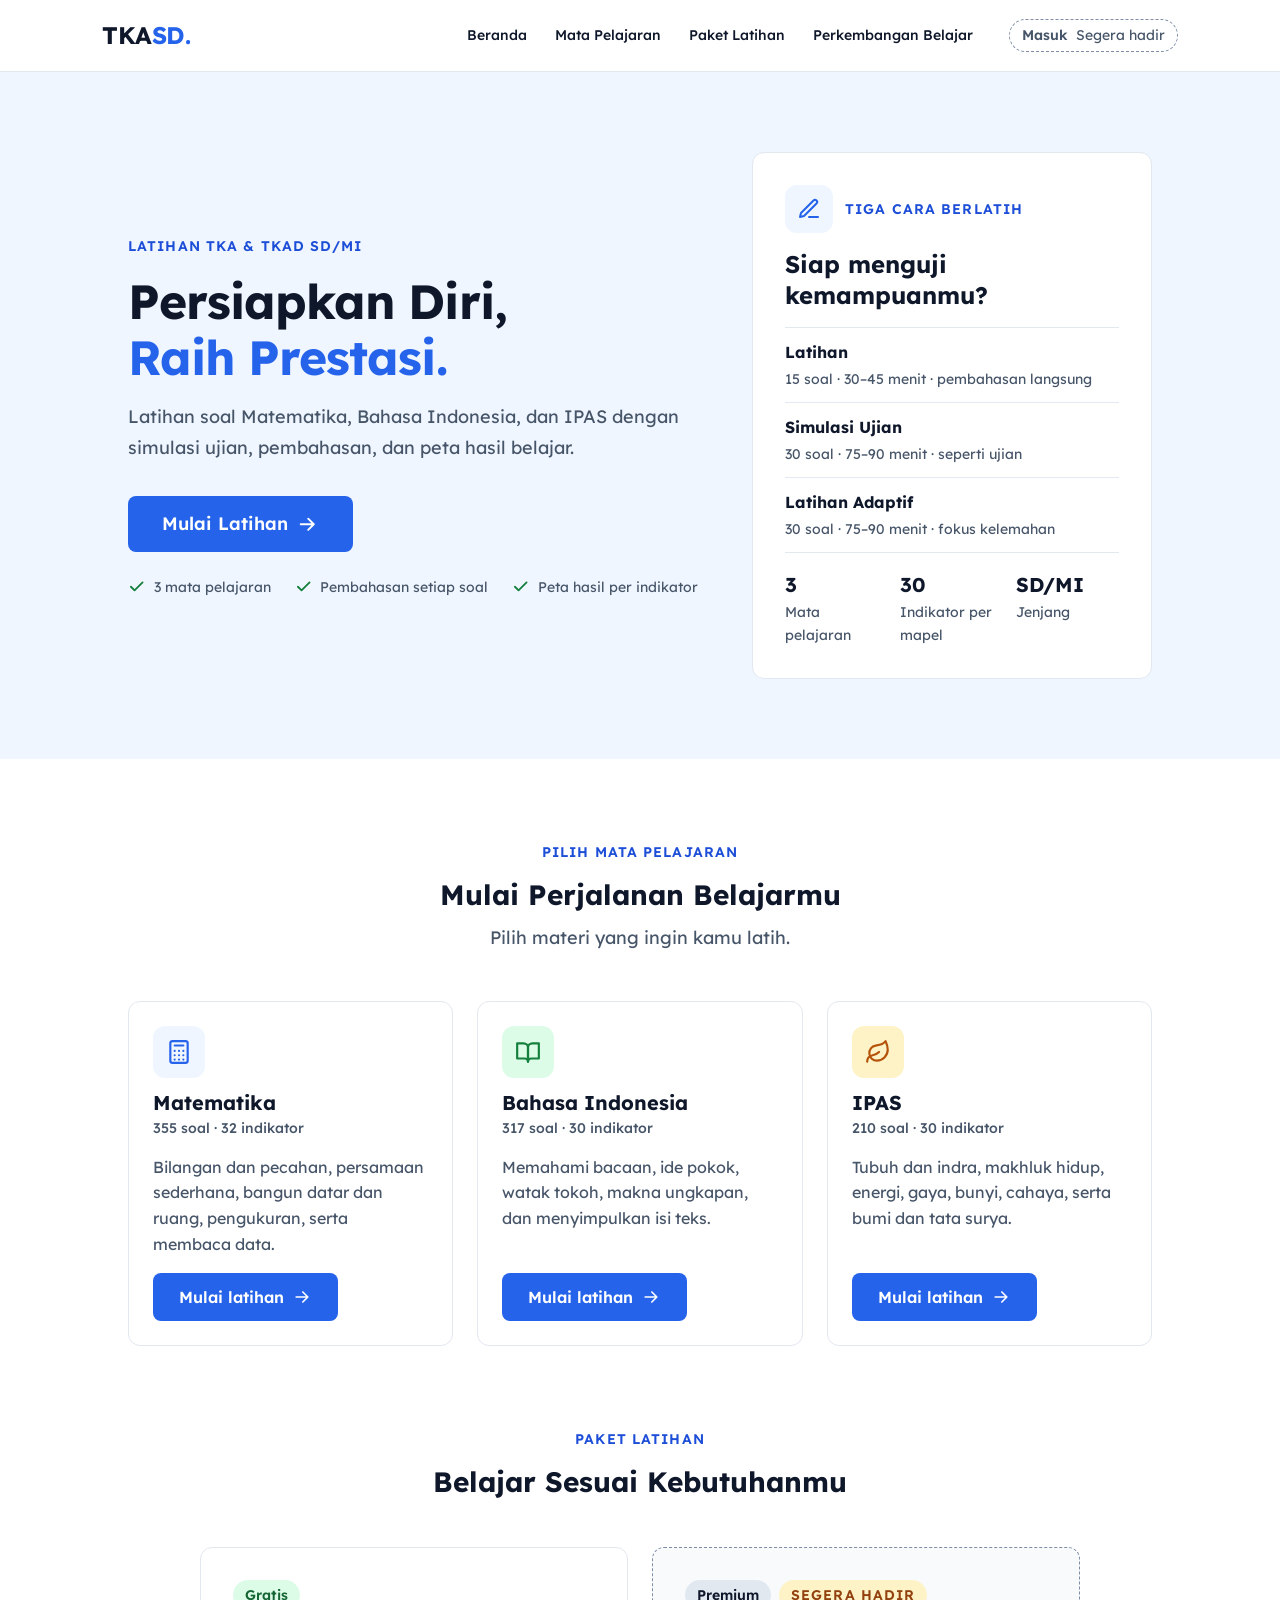
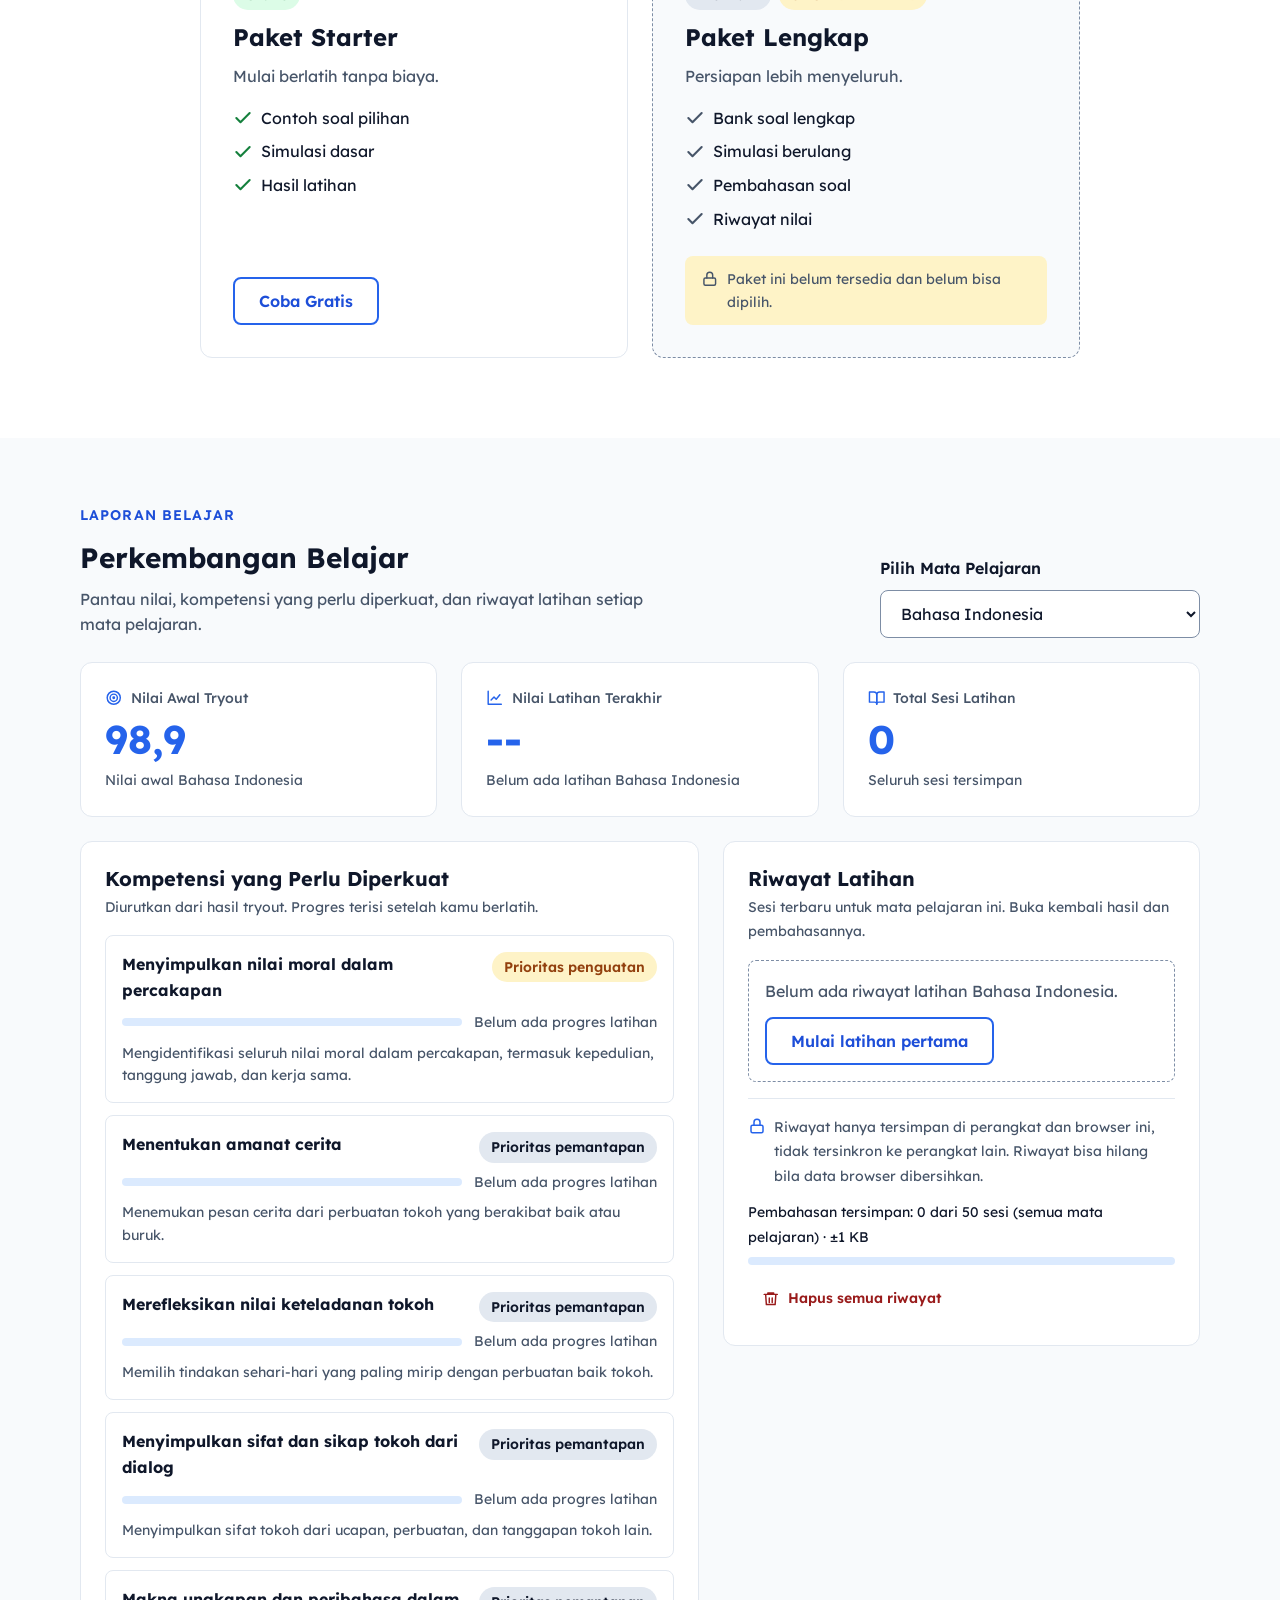
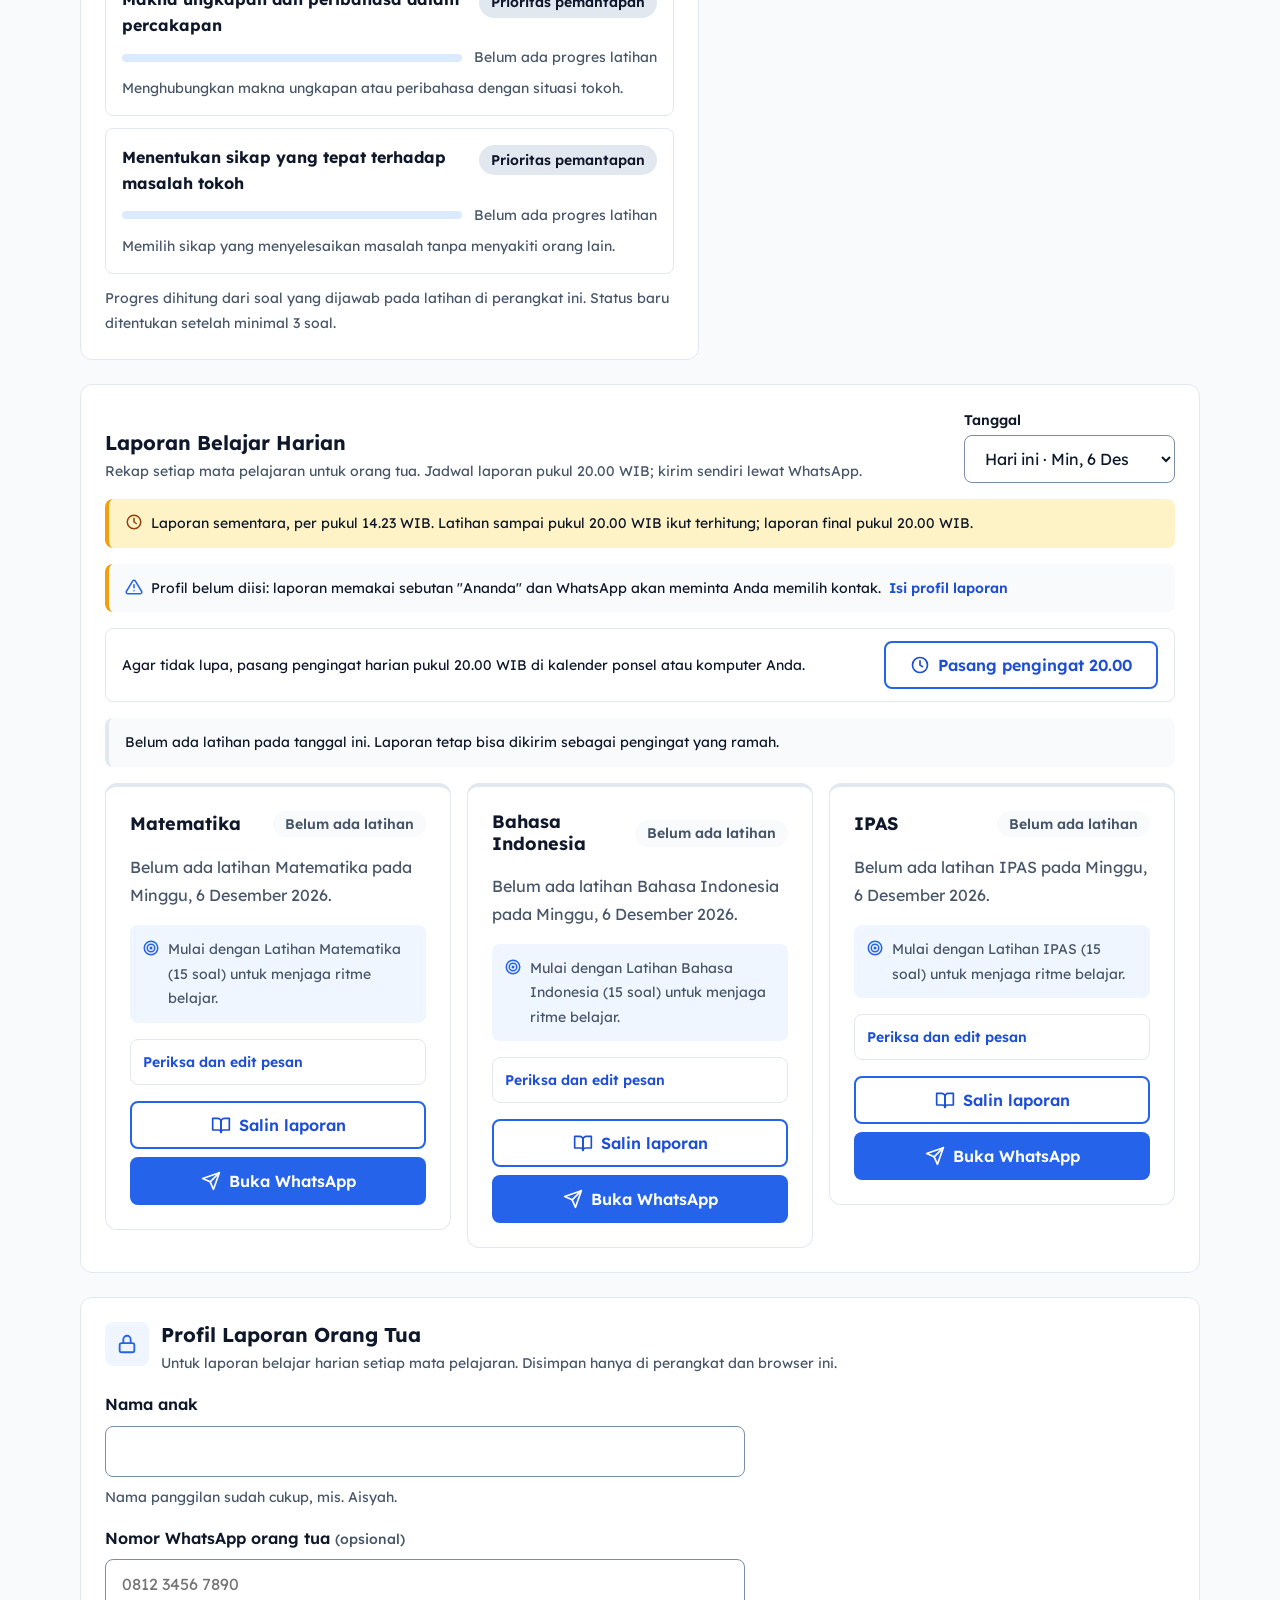
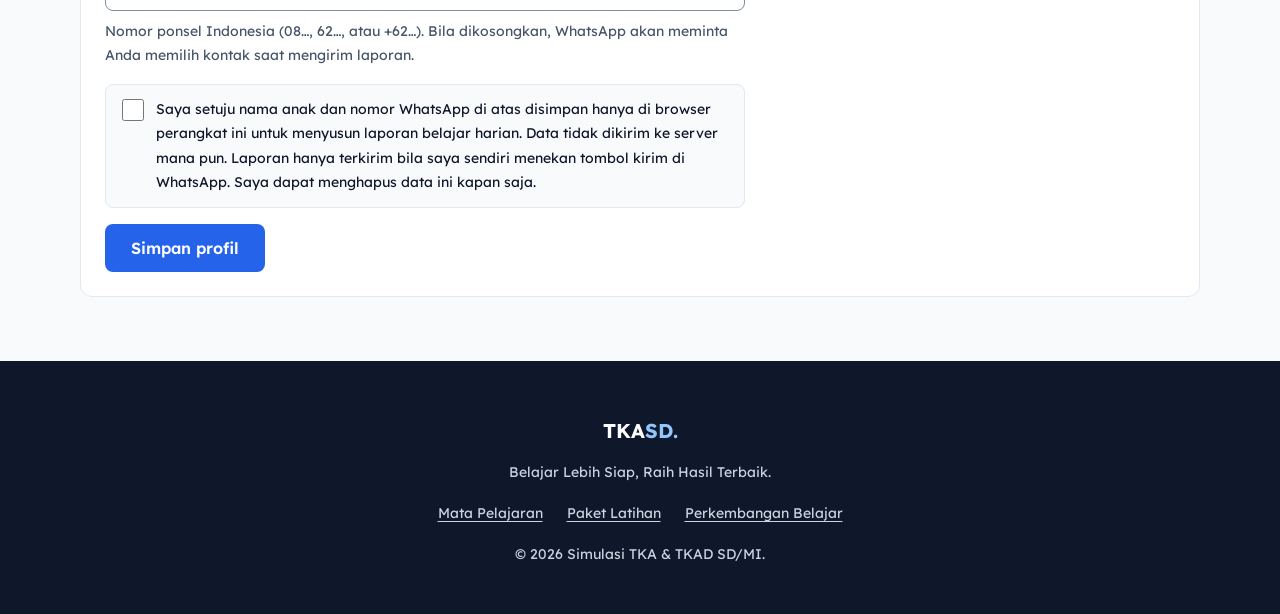
==== commit 02b8f40b: "fix: align dashboard competency progress with mastery rules Co-Authored-By: Claude Opus 5.5 <noreply" ====
--- a/index.html
+++ b/index.html
@@ -10,7 +10,7 @@
     <link rel="preconnect" href="https://fonts.gstatic.com" crossorigin>
     <!-- Lexend; display=swap agar teks langsung tampil dengan font cadangan saat koneksi lambat -->
     <link rel="stylesheet" href="https://fonts.googleapis.com/css2?family=Lexend:wght@400;500;600;700&display=swap">
-    <link rel="stylesheet" href="css/style.css?v=2026.11.19-1">
+    <link rel="stylesheet" href="css/style.css?v=2026.11.22-3">
 </head>
 
 <body>
@@ -619,18 +619,18 @@
     </div>
 </footer>
 
-<script src="js/aset-manifest.js?v=2026.11.16-5"></script>
+<script src="js/aset-manifest.js?v=2026.11.21-1"></script>
 <script src="js/aset.js?v=2026.11.09-19"></script>
 <script src="js/profilsiswa.js?v=2026.11.09-19"></script>
-<script src="js/kisi-kisi.js?v=2026.11.15-7"></script>
+<script src="js/kisi-kisi.js?v=2026.11.22-2"></script>
 <script src="js/soal-adaptif-matematika.js?v=2026.11.09-19"></script>
 <script src="js/soal-adaptif-bahasa.js?v=2026.11.15-4"></script>
 <script src="js/soal-adaptif-ipas.js?v=2026.11.09-19"></script>
-<script src="js/soal-penguatan-matematika.js?v=2026.11.19-1"></script>
-<script src="js/soal-penguatan-bahasa.js?v=2026.11.15-4"></script>
+<script src="js/soal-penguatan-matematika.js?v=2026.11.19-4"></script>
+<script src="js/soal-penguatan-bahasa.js?v=2026.11.19-4"></script>
 <script src="js/soal-penguatan-ipas.js?v=2026.11.09-19"></script>
 <script src="js/soal-kisi-matematika.js?v=2026.11.15-8"></script>
-<script src="js/soal-kisi-bahasa.js?v=2026.11.15-4"></script>
+<script src="js/soal-kisi-bahasa.js?v=2026.11.19-4"></script>
 <script src="js/soal-kisi-ipas.js?v=2026.11.09-19"></script>
 <script src="js/soal-tambahan-tka.js?v=2026.11.15-7"></script>
 <script src="js/soal-indikator-tambahan.js?v=2026.11.09-19"></script>
@@ -639,15 +639,15 @@
 <script src="js/bacaan-bahasa-3.js?v=2026.11.15-4"></script>
 <script src="js/bacaan-bahasa-4.js?v=2026.11.19-3"></script>
 <script src="js/bacaan-bahasa-5.js?v=2026.11.15-4"></script>
-<script src="js/app.js?v=2026.11.19-3"></script>
+<script src="js/app.js?v=2026.11.22-1"></script>
 <script src="js/bacaan-bahasa.js?v=2026.11.09-19"></script>
-<script src="js/dashboard.js?v=2026.11.09-19"></script>
-<script src="js/riwayat.js?v=2026.11.19-1"></script>
+<script src="js/dashboard.js?v=2026.11.22-1"></script>
+<script src="js/riwayat.js?v=2026.11.21-1"></script>
 <script src="js/motivasi.js?v=2026.11.09-20"></script>
-<script src="js/hasil.js?v=2026.11.19-1"></script>
-<script src="js/laporan.js?v=2026.11.09-24"></script>
+<script src="js/hasil.js?v=2026.11.22-1"></script>
+<script src="js/laporan.js?v=2026.11.22-1"></script>
 <script src="js/profil-laporan.js?v=2026.11.09-23"></script>
-<script src="js/laporan-dashboard.js?v=2026.11.09-26"></script>
+<script src="js/laporan-dashboard.js?v=2026.11.22-1"></script>
 <script src="js/antarmuka.js?v=2026.11.15-1"></script>
 </body>
 </html>
--- a/css/style.css
+++ b/css/style.css
@@ -1035,7 +1035,7 @@
 .peta-elemen ul { list-style: none; margin: 0; padding: 0; }
 .peta-baris {
   display: grid;
-  grid-template-columns: 32px minmax(0, 1fr) 120px 80px 128px;
+  grid-template-columns: 32px minmax(0, 1fr) 120px 80px 152px;
   gap: var(--space-3);
   align-items: center;
   padding: var(--space-2) 0;
@@ -1071,6 +1071,9 @@
 .status-dikuasai .peta-status { background: var(--color-success-soft); color: var(--color-success-ink); }
 .status-berkembang .peta-status { background: var(--color-accent-soft); color: var(--color-accent-on-soft); }
 .status-lemah .peta-status { background: var(--color-danger-soft); color: var(--color-danger-ink); }
+/* Belum cukup data (< 3 soal pada sesi ini): netral, bukan tanda gagal */
+.status-belum-cukup .peta-status { background: var(--color-surface-muted); color: var(--color-ink-2); box-shadow: inset 0 0 0 1px var(--color-line); white-space: normal; line-height: 1.3; }
+.peta-belum-cukup { margin: 0 0 var(--space-4); color: var(--color-ink-2); font-size: var(--text-sm); line-height: var(--leading-normal); }
 .peta-catatan { color: var(--color-ink-2); font-size: var(--text-sm); line-height: var(--leading-normal); margin: var(--space-3) 0 0; }
 
 /* Pembahasan */
@@ -1182,6 +1185,25 @@
 .prioritas-progress { display: grid; grid-template-columns: minmax(0, 1fr) auto; align-items: center; gap: var(--space-3); }
 .prioritas-angka { font-size: var(--text-sm); color: var(--color-ink-2); white-space: nowrap; }
 .prioritas-item small { font-size: var(--text-sm); color: var(--color-ink-2); }
+/* Status penguasaan pada kartu prioritas (aturan bersama, sama dengan peta & laporan) */
+.prioritas-status {
+  justify-self: start;
+  padding: var(--space-1) var(--space-2);
+  border-radius: var(--radius-pill);
+  font-size: var(--text-sm);
+  font-weight: var(--weight-semibold);
+  white-space: nowrap;
+}
+.prioritas-item.status-dikuasai .prioritas-status { background: var(--color-success-soft); color: var(--color-success-ink); }
+.prioritas-item.status-berkembang .prioritas-status { background: var(--color-accent-soft); color: var(--color-accent-on-soft); }
+.prioritas-item.status-lemah .prioritas-status { background: var(--color-danger-soft); color: var(--color-danger-ink); }
+.prioritas-item.status-belum-cukup .prioritas-status { background: var(--color-surface-muted); color: var(--color-ink-2); box-shadow: inset 0 0 0 1px var(--color-line); }
+.prioritas-item.status-dikuasai .progress-bar i { background: var(--color-success); }
+.prioritas-item.status-berkembang .progress-bar i { background: var(--color-accent); }
+.prioritas-item.status-lemah .progress-bar i { background: var(--color-danger); }
+.progress-bar.is-netral { background: var(--color-surface-muted); }
+.prioritas-detail { margin: 0; white-space: normal; line-height: var(--leading-normal); }
+.prioritas-catatan { margin: var(--space-3) 0 0; font-size: var(--text-sm); color: var(--color-ink-2); line-height: var(--leading-normal); }
 
 /* Riwayat latihan (dibuat dashboard.js) */
 .riwayat-list { list-style: none; display: grid; }
@@ -1606,6 +1628,12 @@
 .is-dikuasai .mastery-pct { color: var(--color-success-ink); }
 .is-perlu .mastery-pct { color: var(--color-accent-on-soft); }
 .mastery-empty { margin: 0; color: var(--color-ink-2); line-height: var(--leading-relaxed); }
+/* Bagian "Belum cukup data": selebar penuh di bawah dua kolom, warna netral */
+.mastery-col.is-belum-cukup { grid-column: 1 / -1; background: var(--color-surface-muted); }
+.mastery-col.is-belum-cukup h3 .icon { color: var(--color-ink-2); }
+.mastery-col.is-belum-cukup .mastery-count { background: var(--color-surface); color: var(--color-ink-2); }
+.mastery-col.is-belum-cukup li { background: var(--color-surface); }
+.mastery-intro { margin: 0 0 var(--space-3); color: var(--color-ink-2); font-size: var(--text-sm); line-height: var(--leading-normal); }
 
 /* Rekomendasi */
 .result-reco { padding: var(--space-5); background: var(--color-surface); border: var(--border); border-left: 4px solid var(--color-primary); border-radius: var(--radius-md); }
@@ -1644,7 +1672,7 @@
 /* Tata letak pembahasan */
 .review-layout { display: grid; grid-template-columns: minmax(0, 1fr) 280px; gap: var(--space-5); align-items: start; }
 .review-main { display: grid; gap: var(--space-4); min-width: 0; }
-.review-card { display: grid; gap: var(--space-4); padding: var(--space-6); background: var(--color-surface); border: var(--border); border-radius: var(--radius-md); }
+.review-card { display: grid; grid-template-columns: minmax(0, 1fr); gap: var(--space-4); padding: var(--space-6); background: var(--color-surface); border: var(--border); border-radius: var(--radius-md); }
 .review-card > * { margin: 0; }
 .review-head { display: flex; flex-wrap: wrap; align-items: center; justify-content: space-between; gap: var(--space-3); }
 .review-title { font-size: var(--text-2xl); }
@@ -2072,6 +2100,10 @@
 .laporan-materi.is-dikuasai { border-left-color: var(--color-success); }
 .laporan-materi.is-berkembang { border-left-color: var(--color-accent); }
 .laporan-materi.is-lemah { border-left-color: var(--color-danger); }
+/* Belum cukup data (< 3 soal): netral, tanpa warna penilaian */
+.laporan-materi.is-belum-cukup { border-left-color: var(--color-line); border-left-style: dashed; }
+.laporan-materi.is-belum-cukup .laporan-materi-persen { font-weight: var(--weight-medium); color: var(--color-ink-2); }
+.laporan-keterangan { margin: 0 0 var(--space-1); font-size: var(--text-sm); color: var(--color-ink-2); line-height: var(--leading-normal); }
 
 .laporan-kosong-pesan { color: var(--color-ink); line-height: var(--leading-relaxed); }
 .laporan-terakhir { font-size: var(--text-sm); color: var(--color-ink-2); }
